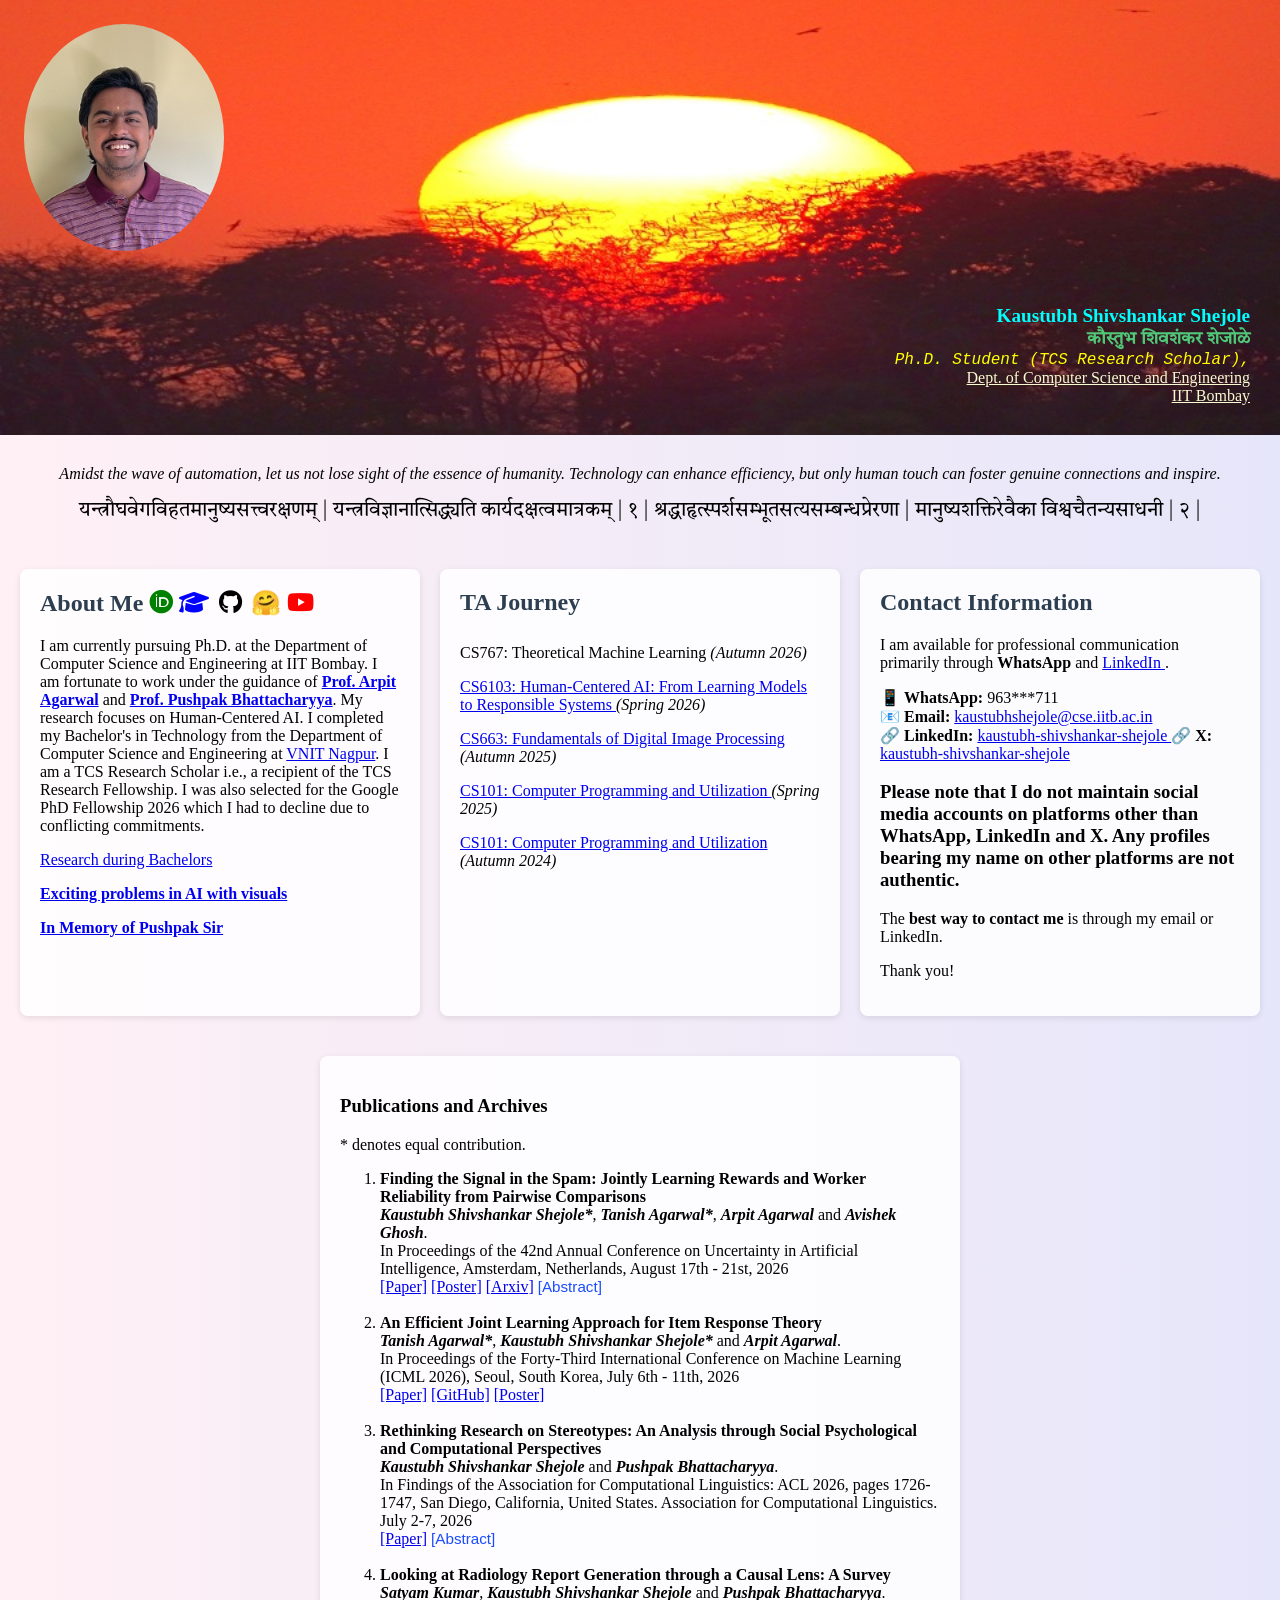
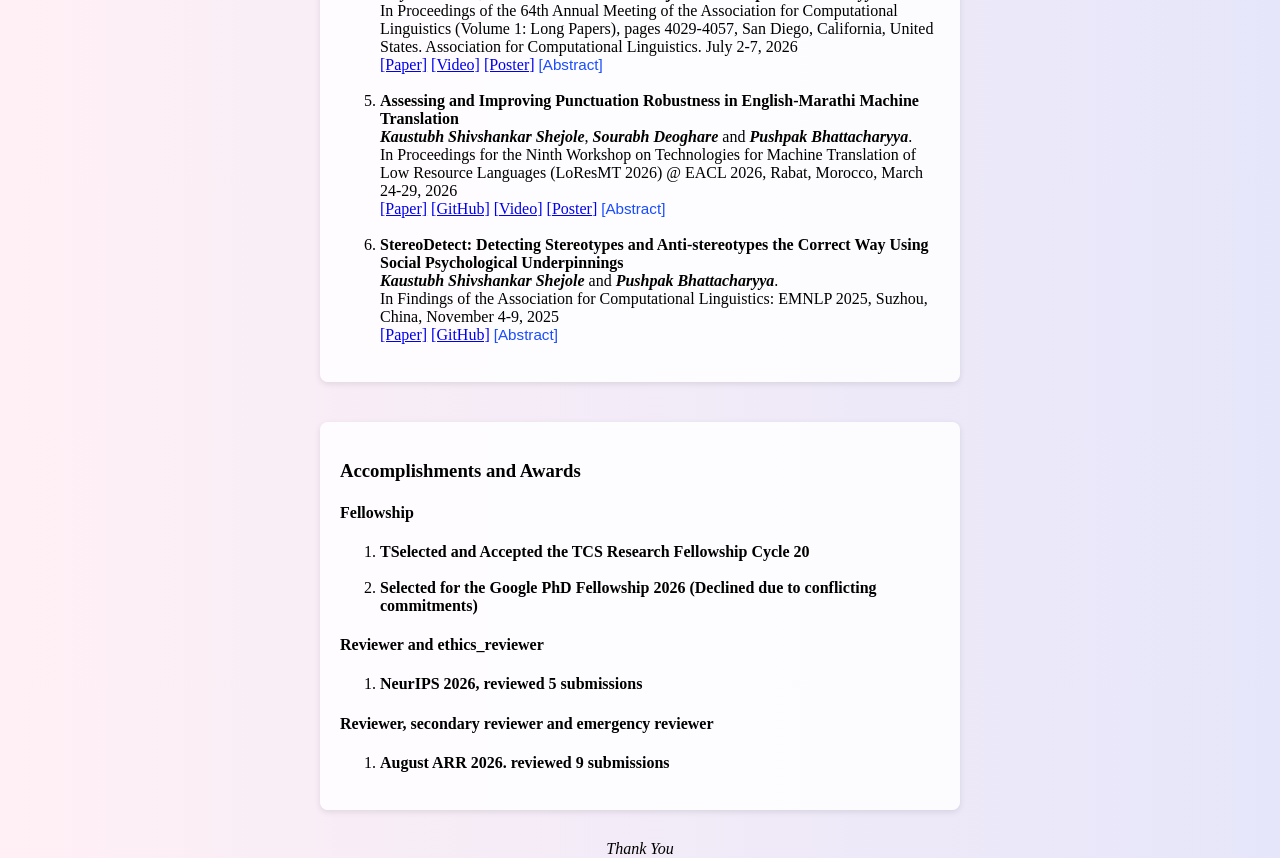
==== index.html @ c495f684 "added TCS fellowship information" ====
<html>

<head>

    <link href="https://fonts.googleapis.com/css2?family=Tiro+Devanagari+Sanskrit&display=swap" rel="stylesheet">
    <link rel="stylesheet" href="styles/main.css">
    <link rel="stylesheet" href="https://cdnjs.cloudflare.com/ajax/libs/font-awesome/6.5.0/css/all.min.css">

    <meta http-equiv="content-type" content="text/html; charset=UTF-8">

</head>

<body>

    <div class="container" id="start_intro">
        <div class="profile-image">
            <img src="images/Kaustubh_Photo.jpg" alt="Kaustubh Shivshankar Shejole">
        </div>
        <div>
            <div style="margin-bottom: 30px;padding:30px;">
                <div>
                    <b style="color: aqua;font-size: larger;">Kaustubh Shivshankar Shejole</b><br>

                    <link href="https://fonts.googleapis.com/css2?family=Tiro+Devanagari+Sanskrit:wght@500&display=swap"
                        rel="stylesheet">

                    <b style="color:#50C878; font-size:18px; font-family:'Tiro Devanagari Sanskrit', serif;">
                        कौस्तुभ शिवशंकर शेजोळे
                    </b><br>

                    <i style="font-family: 'Courier New', Courier, monospace; color: yellow;">Ph.D. Student (TCS Research Scholar),</i>
                    <div class="link"><a href="http://www.cse.iitb.ac.in">Dept. of Computer Science and Engineering</a>
                    </div>
                    <div class="link"><a href="http://www.iitb.ac.in">IIT Bombay</a></div>
                </div>
            </div>
        </div>
    </div>

    <div class="container" style="margin-top: 9px;text-align: center;">
        <i>Amidst the wave of automation, let us not lose sight of the essence of humanity. Technology can enhance
            efficiency,
            but only human touch can foster genuine connections and inspire.</i>
    </div>

    <div class="container" style="margin-top: 9px;">

        <div style="font-family: 'Tiro Devanagari Sanskrit', serif; font-size: 20px; text-align: center; padding: 6px;">
            यन्त्रौघवेगविहतमानुष्यसत्त्वरक्षणम् | यन्त्रविज्ञानात्सिद्ध्यति कार्यदक्षत्वमात्रकम् | १ |
            श्रद्धाहृत्स्पर्शसम्भूतसत्यसम्बन्धप्रेरणा | मानुष्यशक्तिरेवैका विश्वचैतन्यसाधनी | २ |
        </div>
        <br>

        <div class="outer_contain">

            <div class="container1">

                <h2 class="flex items-center text-2xl font-semibold m-0 justify-between">

                    <span style="color: #2c3e50;">About Me</span>

                    <span class="flex items-center gap-6" style="margin-left:auto;">

                        <!-- ORCID -->
                        <a href="https://orcid.org/0009-0004-8072-1680"
                           style="text-decoration:none; color:green;" target="_blank" rel="noopener noreferrer">
                            <i class="fa-brands fa-orcid text-lg"></i>
                        </a>

                        <!-- Google Scholar -->
                        <a href="https://scholar.google.com/citations?user=SQfdSIUAAAAJ" style="text-decoration:none; color: blue;" target="_blank" rel="noopener noreferrer">
                            <i class="fas fa-fw fa-graduation-cap"></i>
                        </a>
                        
                        <!-- GitHub -->
                        <a href="https://github.com/KaustubhShejole" style="text-decoration:none; color: black;" target="_blank" rel="noopener noreferrer">
                            <i class="fab fa-fw fa-github" aria-hidden="true"></i>
                        </a>


                        <!-- Hugging Face -->
                        <a href="https://huggingface.co/thenlpresearcher"
                            style="text-decoration:none; color:inherit;" target="_blank" rel="noopener noreferrer">
                            🤗
                        </a>

                        <!-- YouTube -->
                        <a href="https://www.youtube.com/@KaustubhShejole"
                            style="text-decoration:none; color:red;" target="_blank" rel="noopener noreferrer">
                            <i class="fa-brands fa-youtube text-lg"></i>
                        </a>

                    </span>
                </h2>

                <p>
                    I am currently pursuing Ph.D. at the Department of Computer Science and Engineering at IIT Bombay.
                    I am fortunate to work under the guidance of
                    <a href="https://agarpit.github.io/"><b>Prof. Arpit Agarwal</b></a> and
                    <a href="https://www.cse.iitb.ac.in/~pb/"><b>Prof. Pushpak Bhattacharyya</b></a>.
                    My research focuses on Human-Centered AI.
                    I completed my Bachelor's in Technology from the Department of Computer Science and Engineering at
                    <a href="https://www.vnit.ac.in/">VNIT Nagpur</a>.
                    I am a TCS Research Scholar i.e., a recipient of the TCS Research Fellowship. I was also selected
                    for the Google PhD Fellowship 2026 which I had to decline due to conflicting commitments.
                </p>

                <p>
                    <a href="bachelors_research.html" target="_blank">Research during Bachelors</a>
                </p>

                <p>
                    <a href="ai_visuals.html"><b>Exciting problems in AI with visuals</b></a>
                </p>

                <p>
                    <a href="pushpak_sir_memoriam.html"><b>In Memory of Pushpak Sir </b></a>
                </p>



            </div>


            <div class="container1">
                <h2 style="color: #2c3e50;">TA Journey</h2>

                <table class="borderless-table">
                    <tr>
                        <td>
                            CS767: Theoretical Machine Learning
                             <i>(Autumn 2026)</i>
                        </td>
                    </tr>

                    <tr>
                        <td>
                            <a href="https://agarpit.github.io/courses/cs6103/2025/cs6103.html" target="_blank">
                                CS6103: Human-Centered AI: From Learning Models to Responsible Systems
                            </a> <i>(Spring 2026)</i>
                        </td>
                    </tr>

                    <tr>
                        <td>
                            <a href="https://www.cse.iitb.ac.in/~ajitvr/CS663_Fall2024/" target="_blank">
                                CS663: Fundamentals of Digital Image Processing
                            </a> <i>(Autumn 2025)</i>
                        </td>
                    </tr>

                    <tr>
                        <td>
                            <a href="https://www.cse.iitb.ac.in/~cs101/" target="_blank">
                                CS101: Computer Programming and Utilization
                            </a> <i>(Spring 2025)</i>
                        </td>
                    </tr>

                    <tr>
                        <td>
                            <a href="https://www.cse.iitb.ac.in/~cs101/" target="_blank">
                                CS101: Computer Programming and Utilization
                            </a> <i>(Autumn 2024)</i>
                        </td>
                    </tr>

                </table>
            </div>


            <div class="container1">

                <h2 style="color: #2c3e50;">Contact Information</h2>

                <p>
                    I am available for professional communication primarily through
                    <strong>WhatsApp</strong> and
                    <a href="https://www.linkedin.com/in/kaustubh-shivshankar-shejole-659a7432b/" target="_blank">
                        LinkedIn
                    </a>.
                </p>

                <p>
                    📱 <strong>WhatsApp:</strong> 963***711 <br>
                    📧 <strong>Email:</strong> <a href="mailto:kaustubhshejole@cse.iitb.ac.in">kaustubhshejole@cse.iitb.ac.in</a> <br>
                    🔗 <strong>LinkedIn:</strong>
                    <a href="https://www.linkedin.com/in/kaustubh-shivshankar-shejole-659a7432b/" target="_blank">
                        kaustubh-shivshankar-shejole
                    </a>
                    🔗 <strong>X:</strong>
                    <a href="https://x.com/kaustubhshejole" target="_blank">
                        kaustubh-shivshankar-shejole
                    </a>
                </p>

                <h3>
                    Please note that I do not maintain social media accounts on platforms other than WhatsApp, LinkedIn and X. Any profiles bearing my name on other platforms are not authentic.
                </h3>

                <p>
                    The <strong>best way to contact me</strong> is through my email or LinkedIn.
                </p>

                <p>Thank you!</p>

            </div>

        </div>


        <div class="outer_contain">

            <div class="container1" style="text-align: left;">

                <h3>Publications and Archives</h3>
                <p>* denotes equal contribution.</p>

                <ol id="publication-list"></ol>

            </div>

        </div>

        <div class="outer_contain">
            <div class="container1" style="text-align: left;">
                <h3>Accomplishments and Awards</h3>
                <div id="accomplishments-list"></div>
            </div>
        </div>

        <!-- <div style="margin-top: 20px; text-align: center;">
            <iframe src="https://www.google.com/maps/d/u/0/embed?mid=1ccMSWzJD-LjeeZ-B4XoTCVHN5iqMVns&ehbc=2E312F" width="640" height="480"></iframe>
        </div> -->
        
        <div class="container" style="margin-top: 10px;text-align: center;">
            <i>Thank You</i>
        </div>

        <script src="scripts/main.js"></script>

</body>

</html>
---- styles/main.css ----
.shloka-container {
    font-family: 'Tiro Devanagari Sanskrit', serif;
    font-size: 20px;
    color: #2c3e50;
    text-align: center;
    padding: 20px;
    white-space: nowrap;
    overflow-x: auto;
    border-bottom: 1px solid #e0e0e0;
    letter-spacing: 0.5px;
}

.separator {
    color: #b33939;
    margin: 0 15px;
    font-weight: bold;
}

body {
    margin: 0;
    padding: 0;
    background: linear-gradient(to right, lavenderblush ,lavender);
}

#start_intro {
    text-align: right;
    background-image: url('../images/Risingsun.jpg');
    background-size:cover;
    background-position: center;
    background-repeat: no-repeat;
}

.profile-image{
    text-align: left;
    padding:24px;
}

.profile-image img {
    width:200px;
    height: auto;
    border: 6px;
    border-radius: 50%;
}

.profile-info {
    margin-top: 20px;
    font-family: fantasy;
}

.profile-info b {
    font-family: cursive;
    font-size: large;
    color:palegoldenrod;
}

.profile-info i {
    display: block;
    margin-top: 10px;
}

.profile-info a {
    color: palegoldenrod;
    text-decoration: none;
}

.profile-info a:hover {
    text-decoration: underline;
}

#current_status {
    display: flex;
    flex-direction: column;
    width: 80%;
    justify-content: center;
    align-items: center;
    padding: 20px;
    background: rgba(255, 255, 255, 0.8);
    text-align: center;
    box-shadow: 1px 2px 4px gray;
    border-radius: 6px;
}

#previous_btech {
    padding: 30px;
    align-items: center;
}

.link a{
    color:lightgoldenrodyellow;
    font-weight: 500;
    text-decoration: underline;
}

.outer_contain1{
    display: flex;
    align-items: center;
    justify-content: center;
    flex-direction: column;
    margin: 6px;
    padding:6px;
}

@media (max-width: 900px) {
.outer_contain {
    flex-direction: column;
}

.profile-image img {
    width:150px;
    height: auto;
    border: 2px;
    border-radius: 50%;
}

.profile-image{
    padding: 6px;
}
}

#details{
    margin: 15px;
}

.outer_contain {
  display: flex;
  justify-content: center;
  flex-wrap: wrap;
  gap: 20px;
  padding: 20px;
}

.container1 {
  flex: 1;
  min-width: 300px;
  max-width: 600px;
  background: rgba(255, 255, 255, 0.85);
  padding: 20px;
  border-radius: 8px;
  box-shadow: 0 2px 6px rgba(0, 0, 0, 0.1);
}

.container1 h2 {
  margin-top: 0;
  /* color: #2c3e50; */
}

.borderless-table {
  border-collapse: collapse;
  width: 100%;
  align-self: center;
}

.borderless-table td {
  padding: 8px 0;
  border: none;
}

.authors {
  font-style: italic;
  font-weight: 600;
}

.abstract {
  display: none;
  margin-top: 8px;
  margin-left: 16px;
  font-size: 0.95em;
  line-height: 1.4;
}

.abstract-btn {
  cursor: pointer;
  color: #1a4cff;
  background: none;
  border: none;
  padding: 0;
  font-size: 0.95em;
}

li {
  margin-bottom: 18px;
}
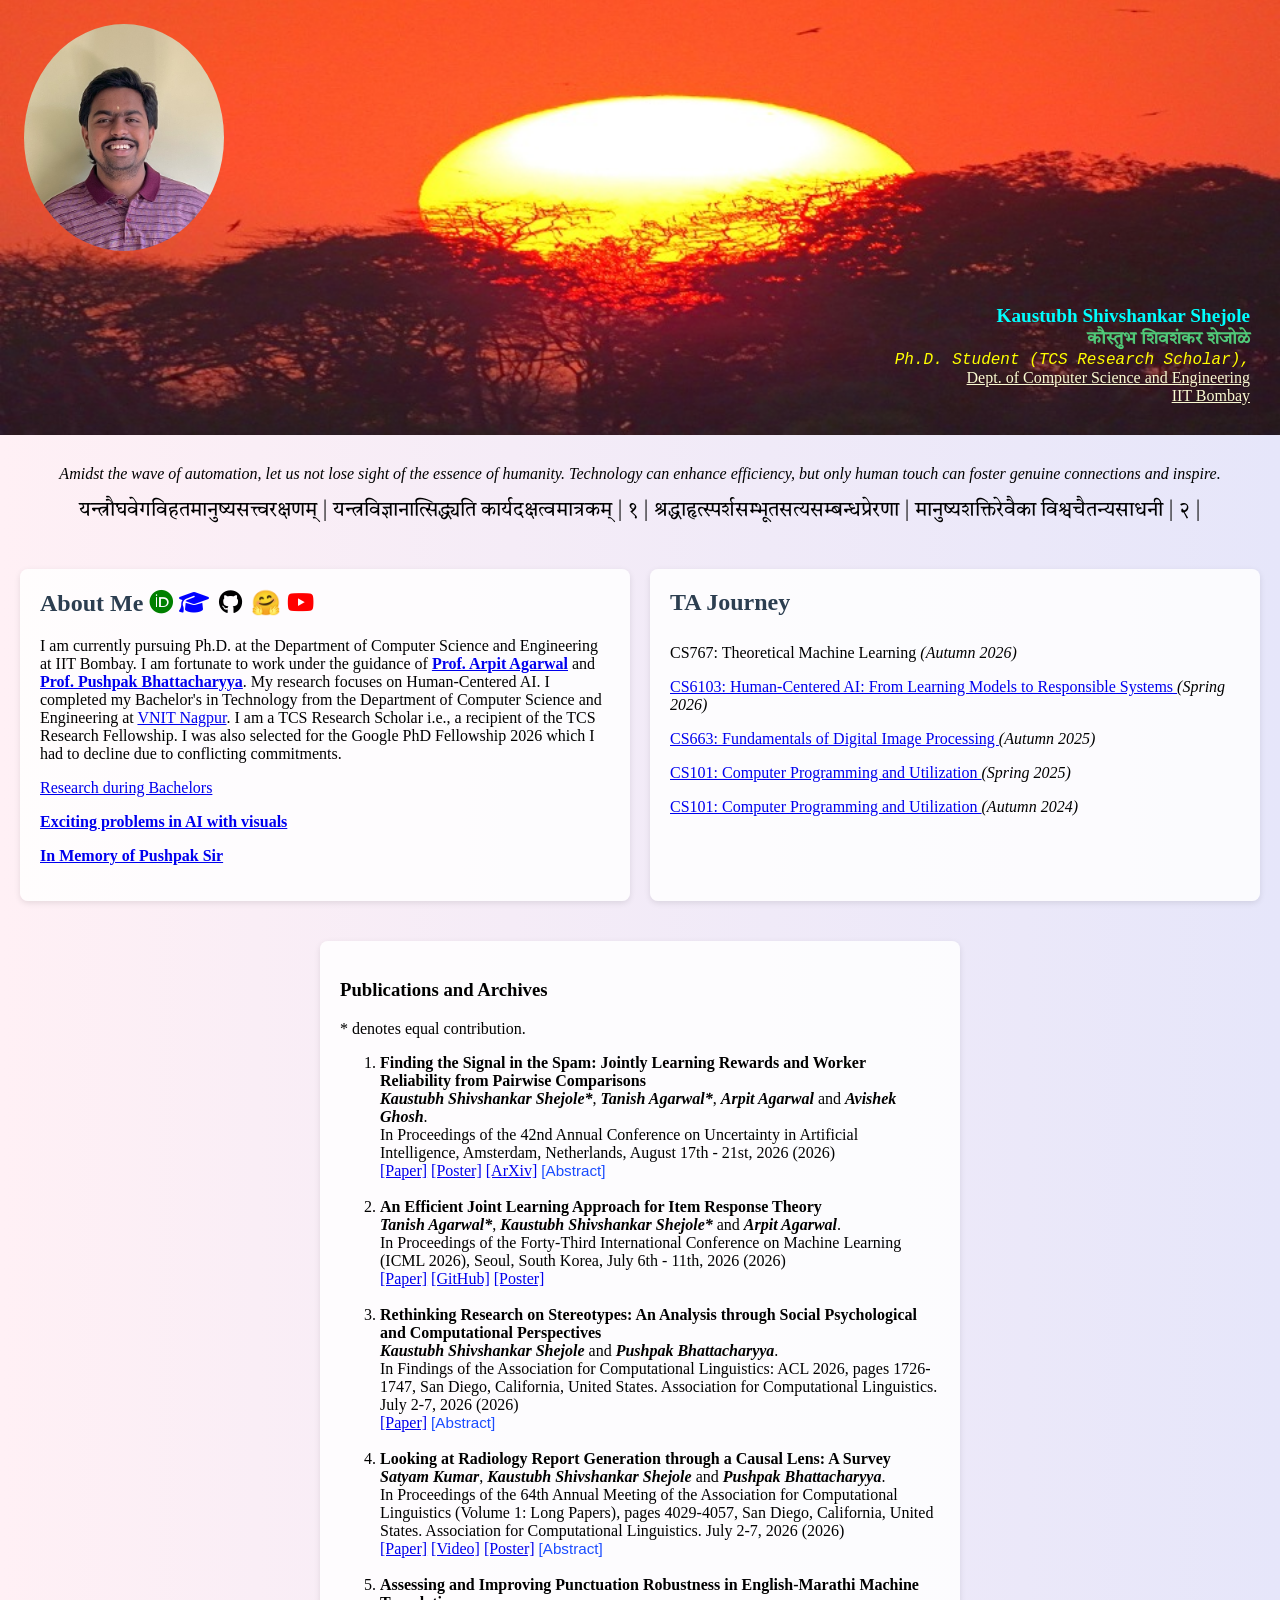
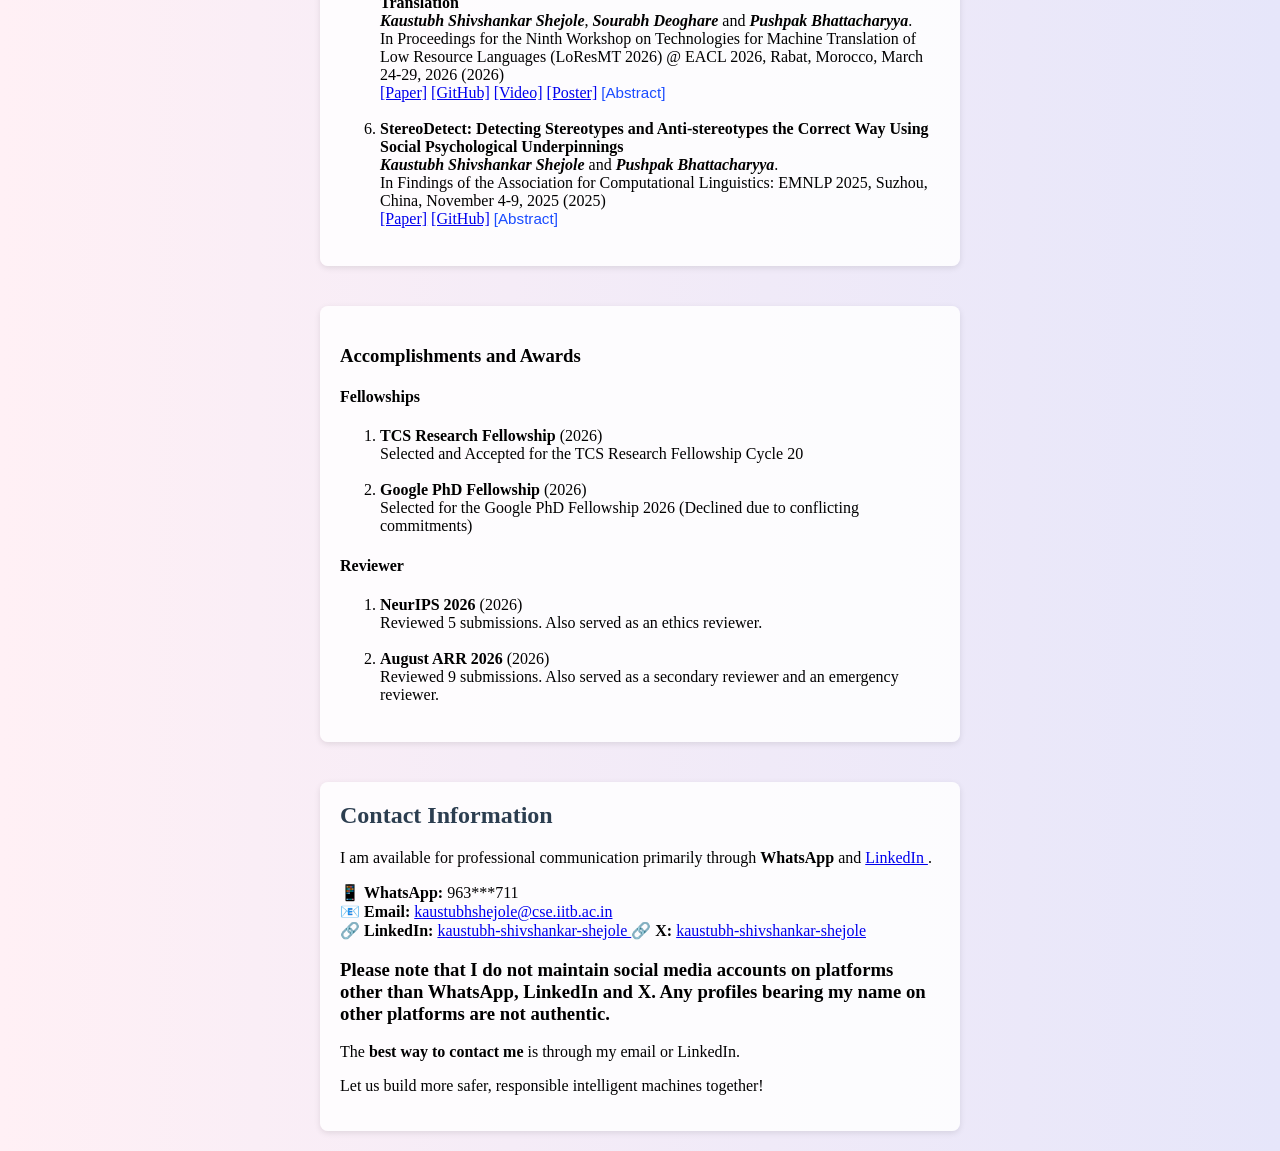
==== commit 2107070b: "added TCS fellowship information" ====
--- a/index.html
+++ b/index.html
@@ -167,45 +167,6 @@
 
                 </table>
             </div>
-
-
-            <div class="container1">
-
-                <h2 style="color: #2c3e50;">Contact Information</h2>
-
-                <p>
-                    I am available for professional communication primarily through
-                    <strong>WhatsApp</strong> and
-                    <a href="https://www.linkedin.com/in/kaustubh-shivshankar-shejole-659a7432b/" target="_blank">
-                        LinkedIn
-                    </a>.
-                </p>
-
-                <p>
-                    📱 <strong>WhatsApp:</strong> 963***711 <br>
-                    📧 <strong>Email:</strong> <a href="mailto:kaustubhshejole@cse.iitb.ac.in">kaustubhshejole@cse.iitb.ac.in</a> <br>
-                    🔗 <strong>LinkedIn:</strong>
-                    <a href="https://www.linkedin.com/in/kaustubh-shivshankar-shejole-659a7432b/" target="_blank">
-                        kaustubh-shivshankar-shejole
-                    </a>
-                    🔗 <strong>X:</strong>
-                    <a href="https://x.com/kaustubhshejole" target="_blank">
-                        kaustubh-shivshankar-shejole
-                    </a>
-                </p>
-
-                <h3>
-                    Please note that I do not maintain social media accounts on platforms other than WhatsApp, LinkedIn and X. Any profiles bearing my name on other platforms are not authentic.
-                </h3>
-
-                <p>
-                    The <strong>best way to contact me</strong> is through my email or LinkedIn.
-                </p>
-
-                <p>Thank you!</p>
-
-            </div>
-
         </div>
 
 
@@ -233,12 +194,50 @@
             <iframe src="https://www.google.com/maps/d/u/0/embed?mid=1ccMSWzJD-LjeeZ-B4XoTCVHN5iqMVns&ehbc=2E312F" width="640" height="480"></iframe>
         </div> -->
         
-        <div class="container" style="margin-top: 10px;text-align: center;">
-            <i>Thank You</i>
+
+        <div class="outer_contain">
+            <div class="container1">
+
+                    <h2 style="color: #2c3e50;">Contact Information</h2>
+
+                    <p>
+                        I am available for professional communication primarily through
+                        <strong>WhatsApp</strong> and
+                        <a href="https://www.linkedin.com/in/kaustubh-shivshankar-shejole-659a7432b/" target="_blank">
+                            LinkedIn
+                        </a>.
+                    </p>
+
+                    <p>
+                        📱 <strong>WhatsApp:</strong> 963***711 <br>
+                        📧 <strong>Email:</strong> <a href="mailto:kaustubhshejole@cse.iitb.ac.in">kaustubhshejole@cse.iitb.ac.in</a> <br>
+                        🔗 <strong>LinkedIn:</strong>
+                        <a href="https://www.linkedin.com/in/kaustubh-shivshankar-shejole-659a7432b/" target="_blank">
+                            kaustubh-shivshankar-shejole
+                        </a>
+                        🔗 <strong>X:</strong>
+                        <a href="https://x.com/kaustubhshejole" target="_blank">
+                            kaustubh-shivshankar-shejole
+                        </a>
+                    </p>
+
+                    <h3>
+                        Please note that I do not maintain social media accounts on platforms other than WhatsApp, LinkedIn and X. Any profiles bearing my name on other platforms are not authentic.
+                    </h3>
+
+                    <p>
+                        The <strong>best way to contact me</strong> is through my email or LinkedIn.
+                    </p>
+
+                    <p>Let us build more safer, responsible intelligent machines together!</p>
+
+                </div>
         </div>
 
         <script src="scripts/main.js"></script>
 
+
+
 </body>
 
 </html>
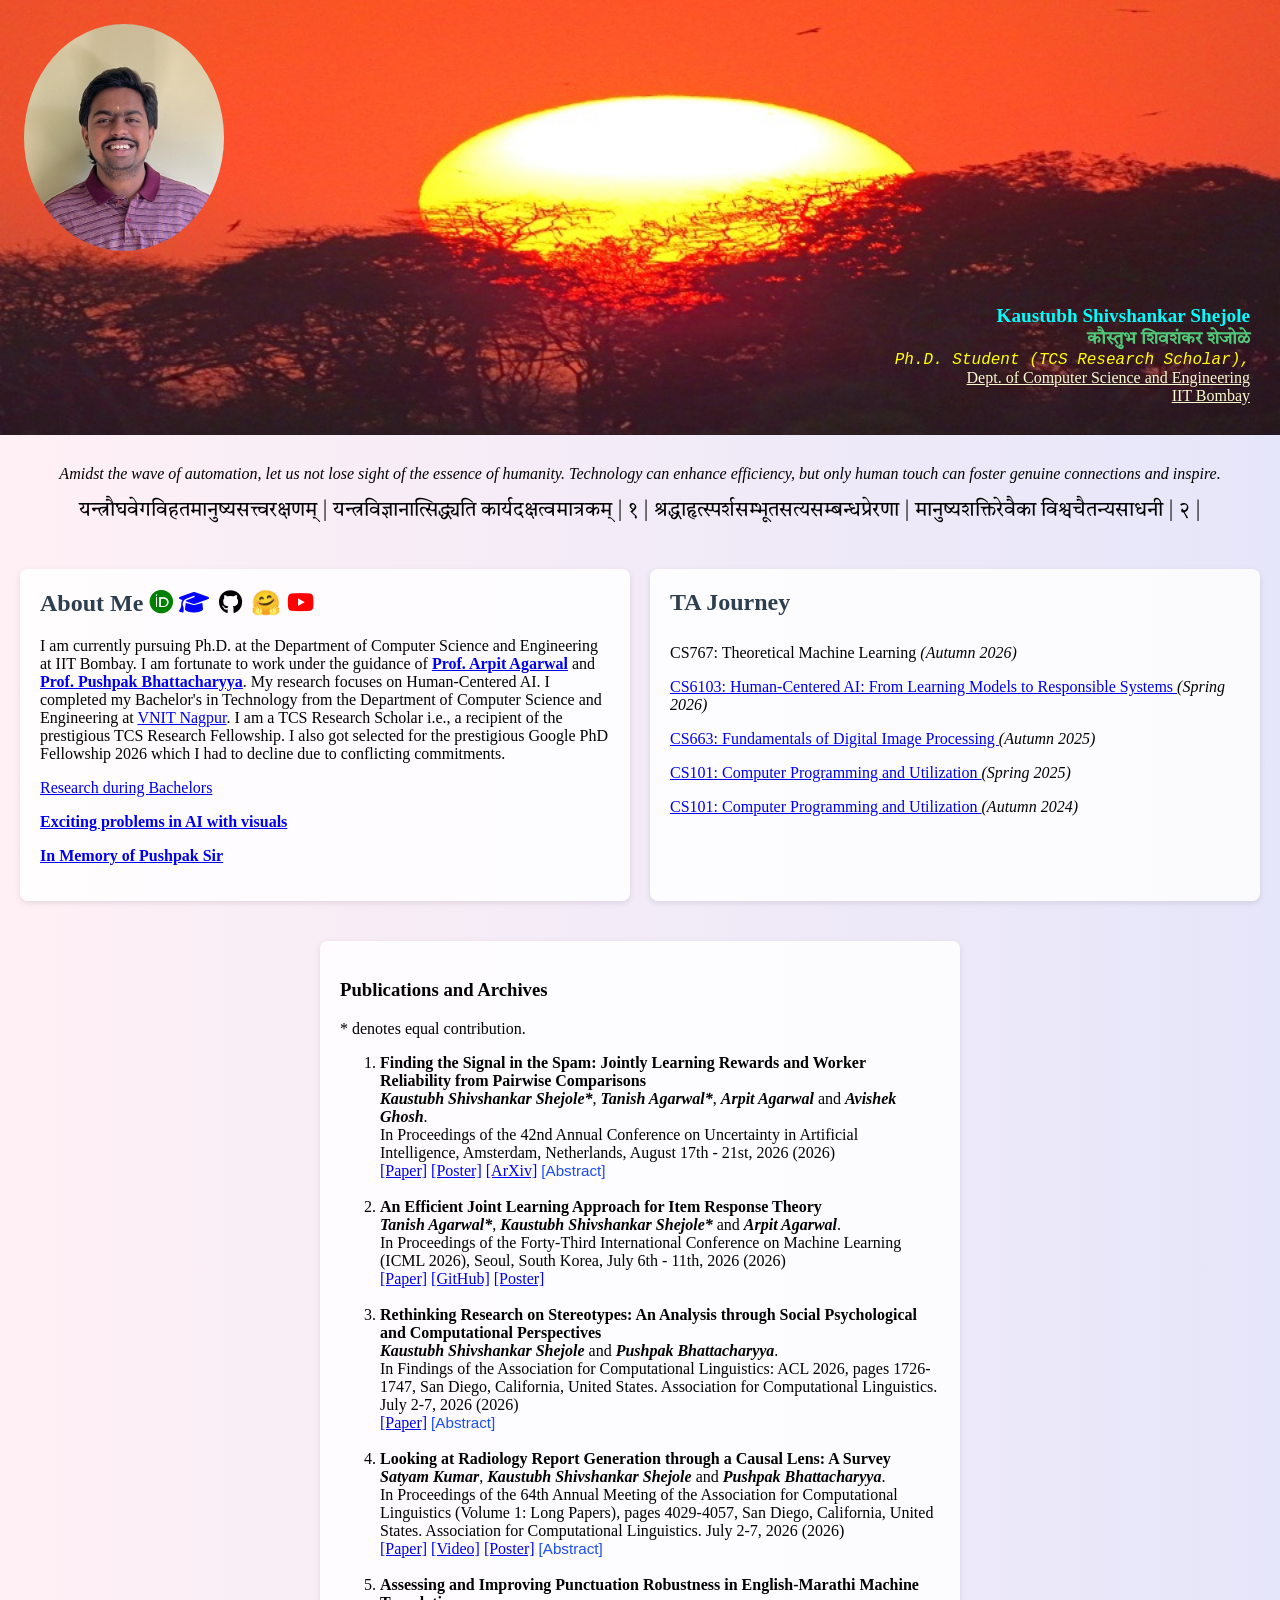
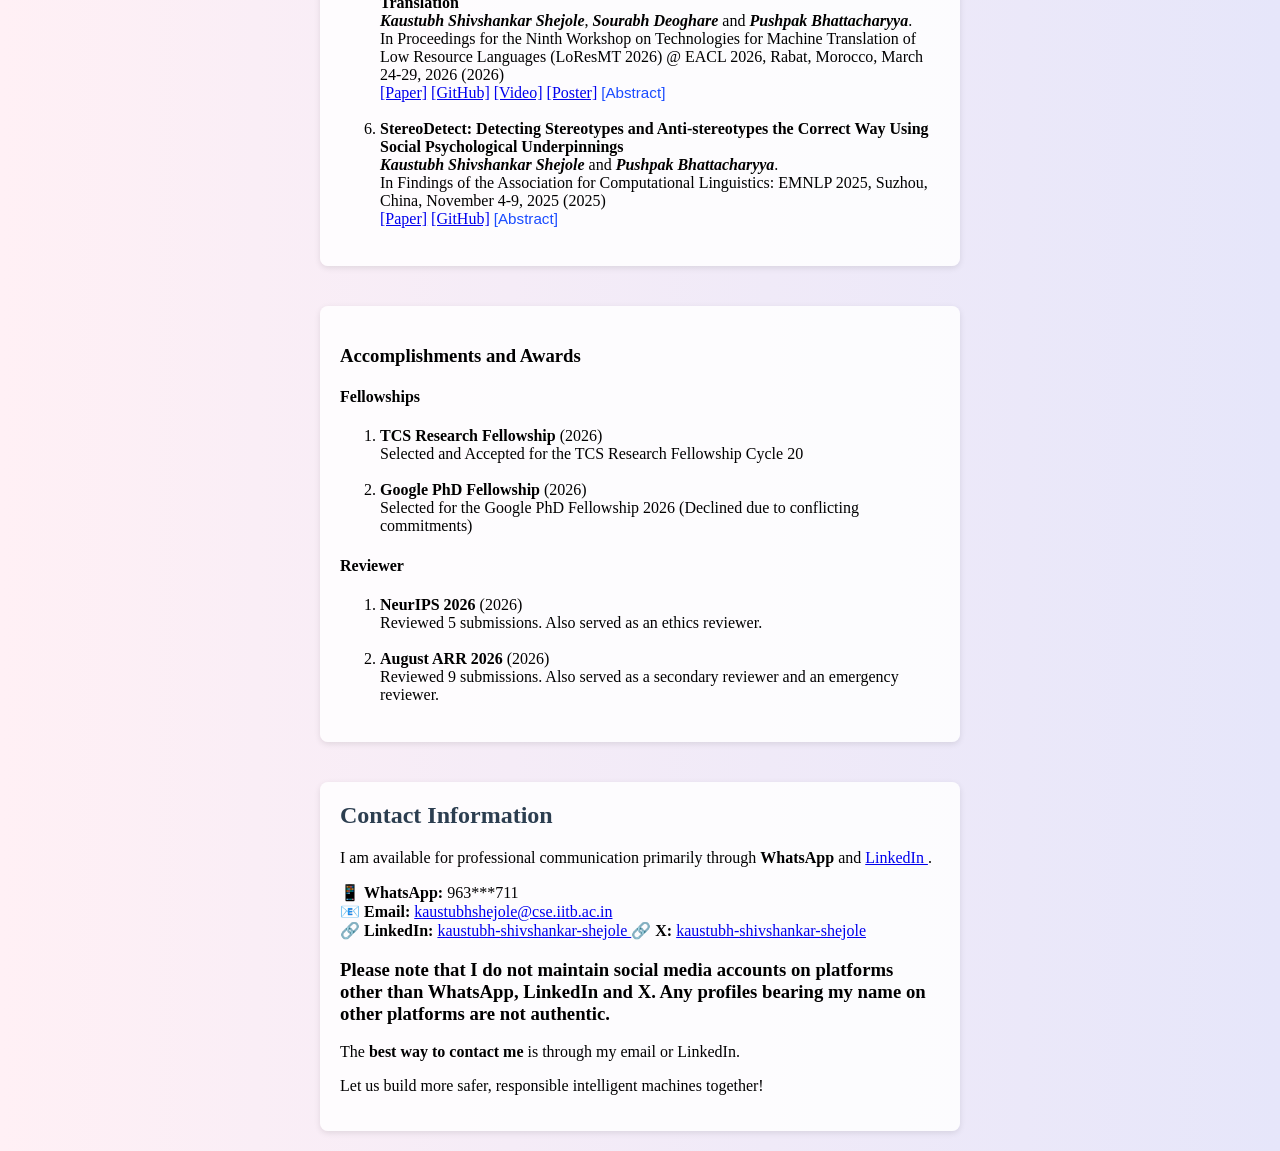
==== commit 1f37b794: "added TCS fellowship information" ====
--- a/index.html
+++ b/index.html
@@ -101,8 +101,8 @@
                     My research focuses on Human-Centered AI.
                     I completed my Bachelor's in Technology from the Department of Computer Science and Engineering at
                     <a href="https://www.vnit.ac.in/">VNIT Nagpur</a>.
-                    I am a TCS Research Scholar i.e., a recipient of the TCS Research Fellowship. I was also selected
-                    for the Google PhD Fellowship 2026 which I had to decline due to conflicting commitments.
+                    I am a TCS Research Scholar i.e., a recipient of the prestigious TCS Research Fellowship. I also got selected
+                    for the prestigious Google PhD Fellowship 2026 which I had to decline due to conflicting commitments.
                 </p>
 
                 <p>
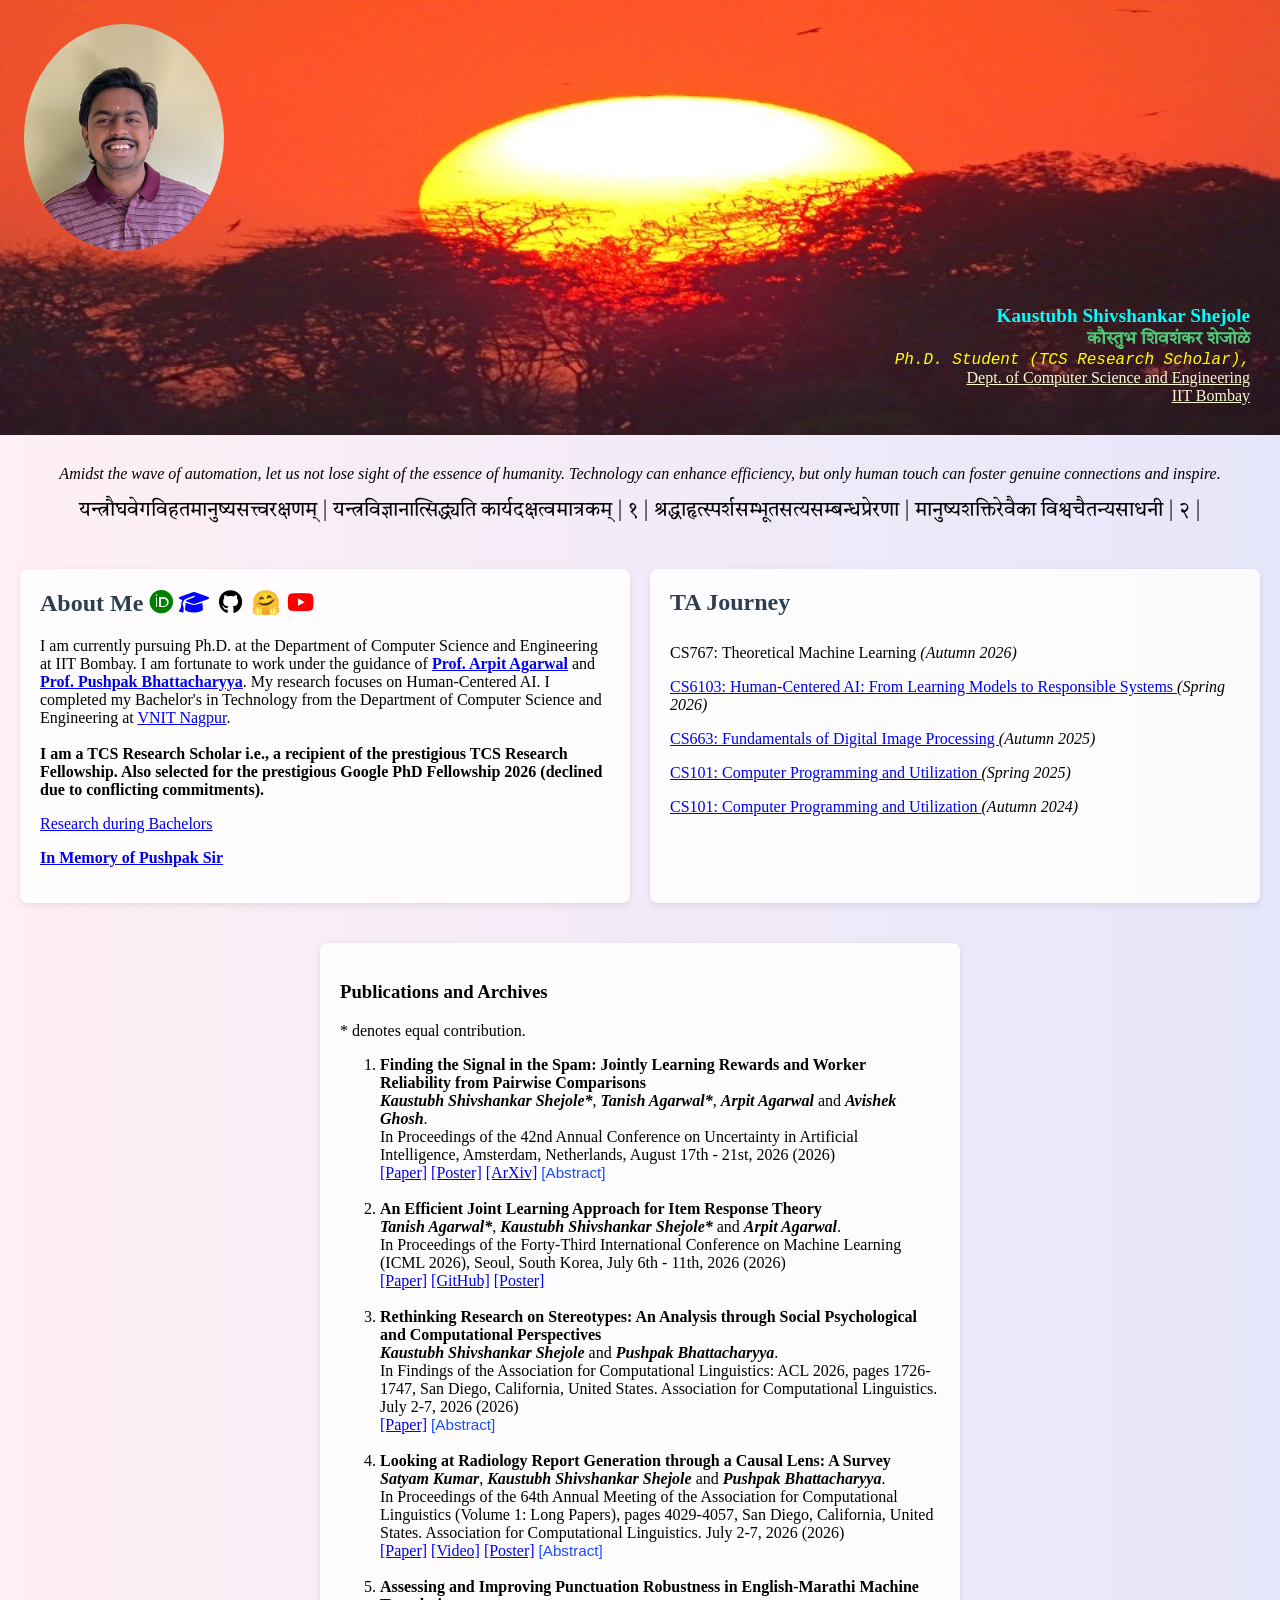
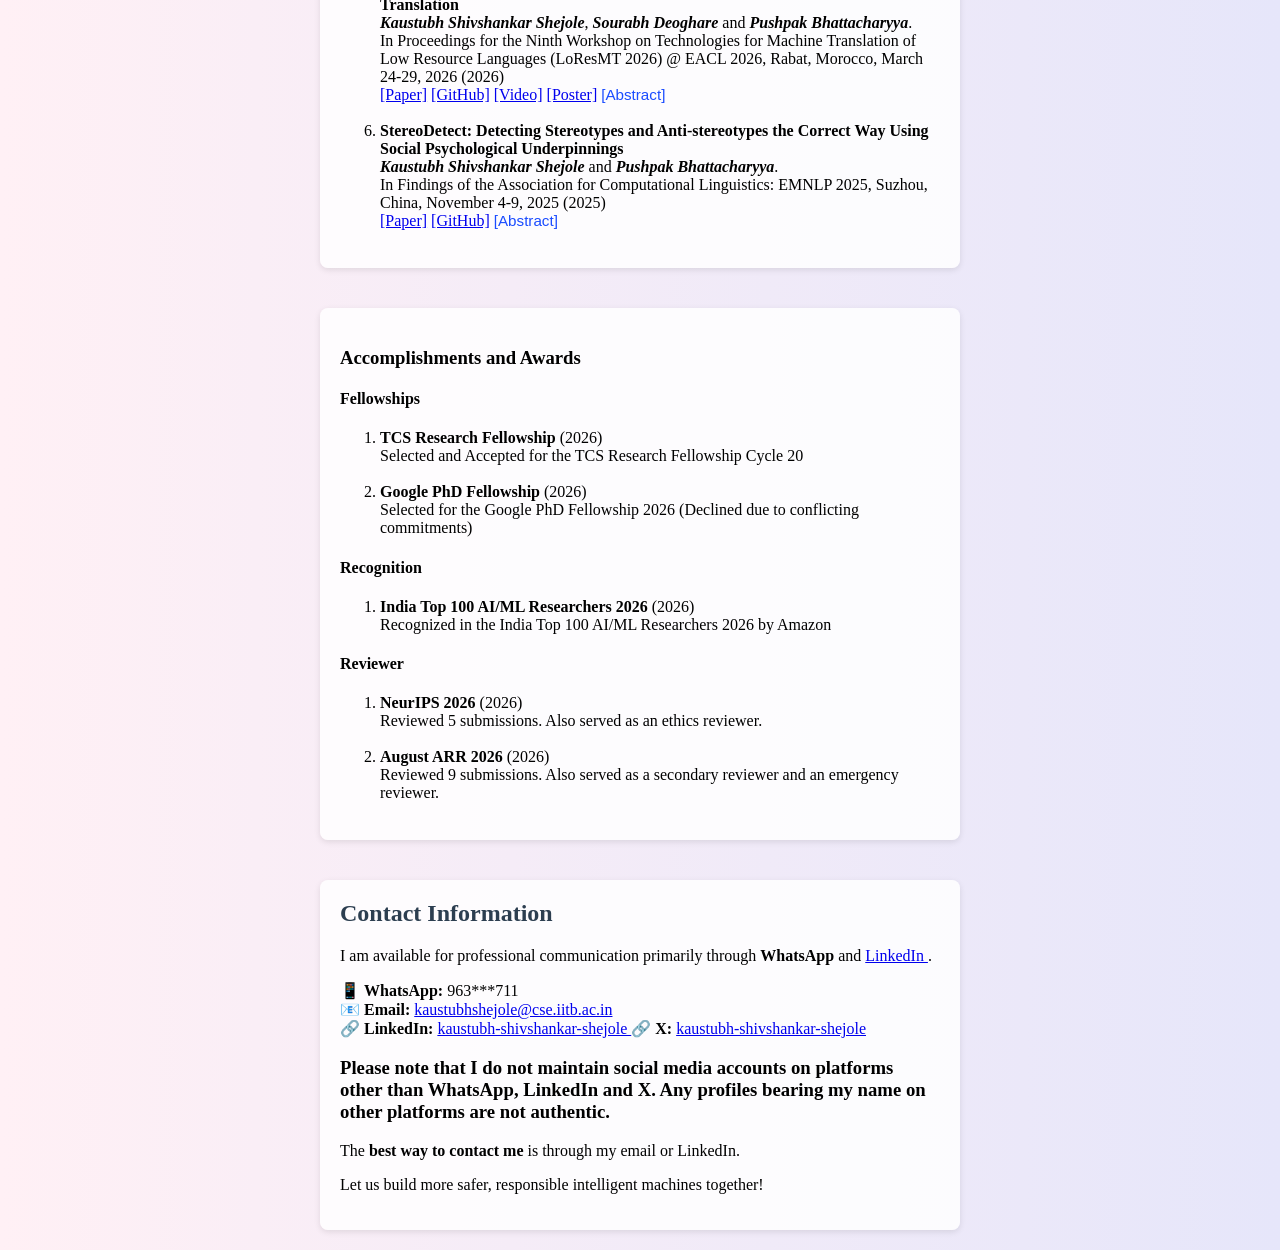
==== commit bd617f53: "added TCS fellowship information" ====
--- a/index.html
+++ b/index.html
@@ -101,17 +101,21 @@
                     My research focuses on Human-Centered AI.
                     I completed my Bachelor's in Technology from the Department of Computer Science and Engineering at
                     <a href="https://www.vnit.ac.in/">VNIT Nagpur</a>.
-                    I am a TCS Research Scholar i.e., a recipient of the prestigious TCS Research Fellowship. I also got selected
-                    for the prestigious Google PhD Fellowship 2026 which I had to decline due to conflicting commitments.
+                    
+                    <br>
+                    <br>
+
+                    <b>I am a TCS Research Scholar i.e., a recipient of the prestigious TCS Research Fellowship. Also selected
+                    for the prestigious Google PhD Fellowship 2026 (declined due to conflicting commitments).</b>
                 </p>
 
                 <p>
                     <a href="bachelors_research.html" target="_blank">Research during Bachelors</a>
                 </p>
 
-                <p>
+                <!-- <p>
                     <a href="ai_visuals.html"><b>Exciting problems in AI with visuals</b></a>
-                </p>
+                </p> -->
 
                 <p>
                     <a href="pushpak_sir_memoriam.html"><b>In Memory of Pushpak Sir </b></a>
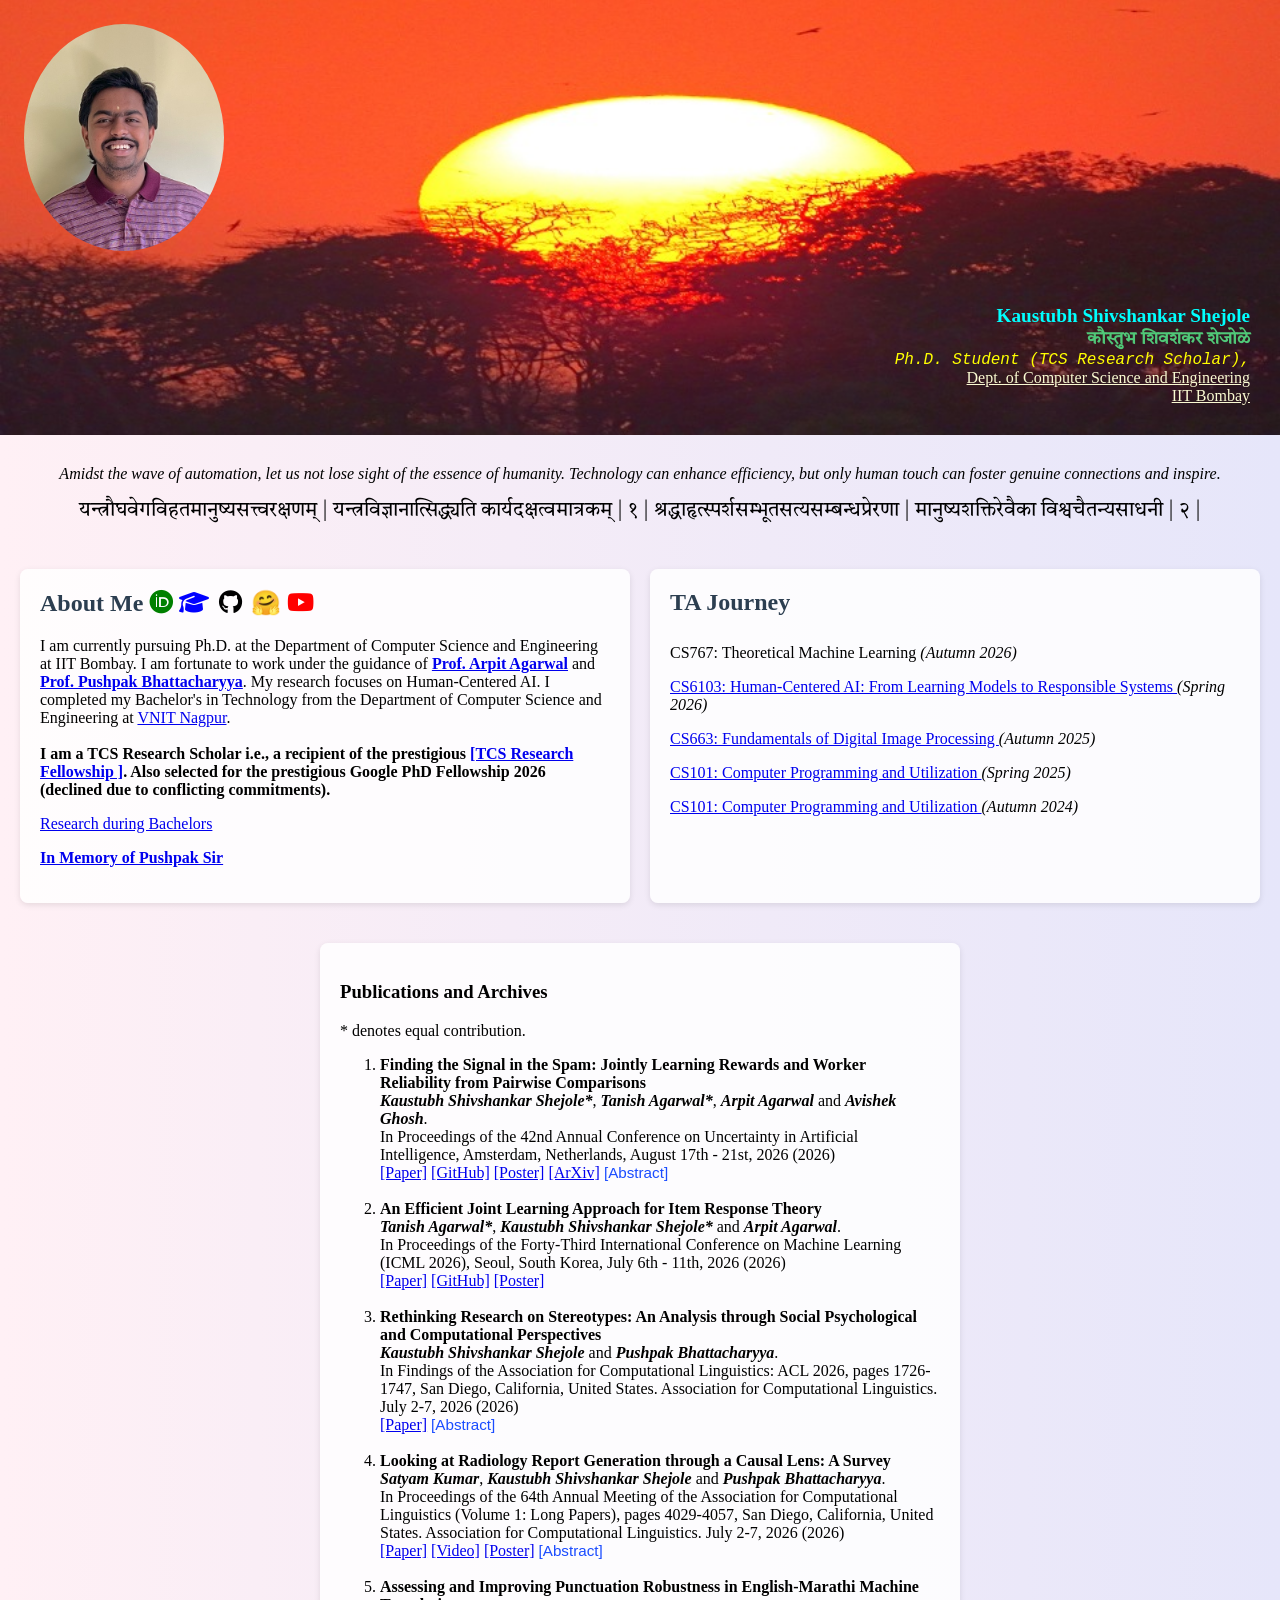
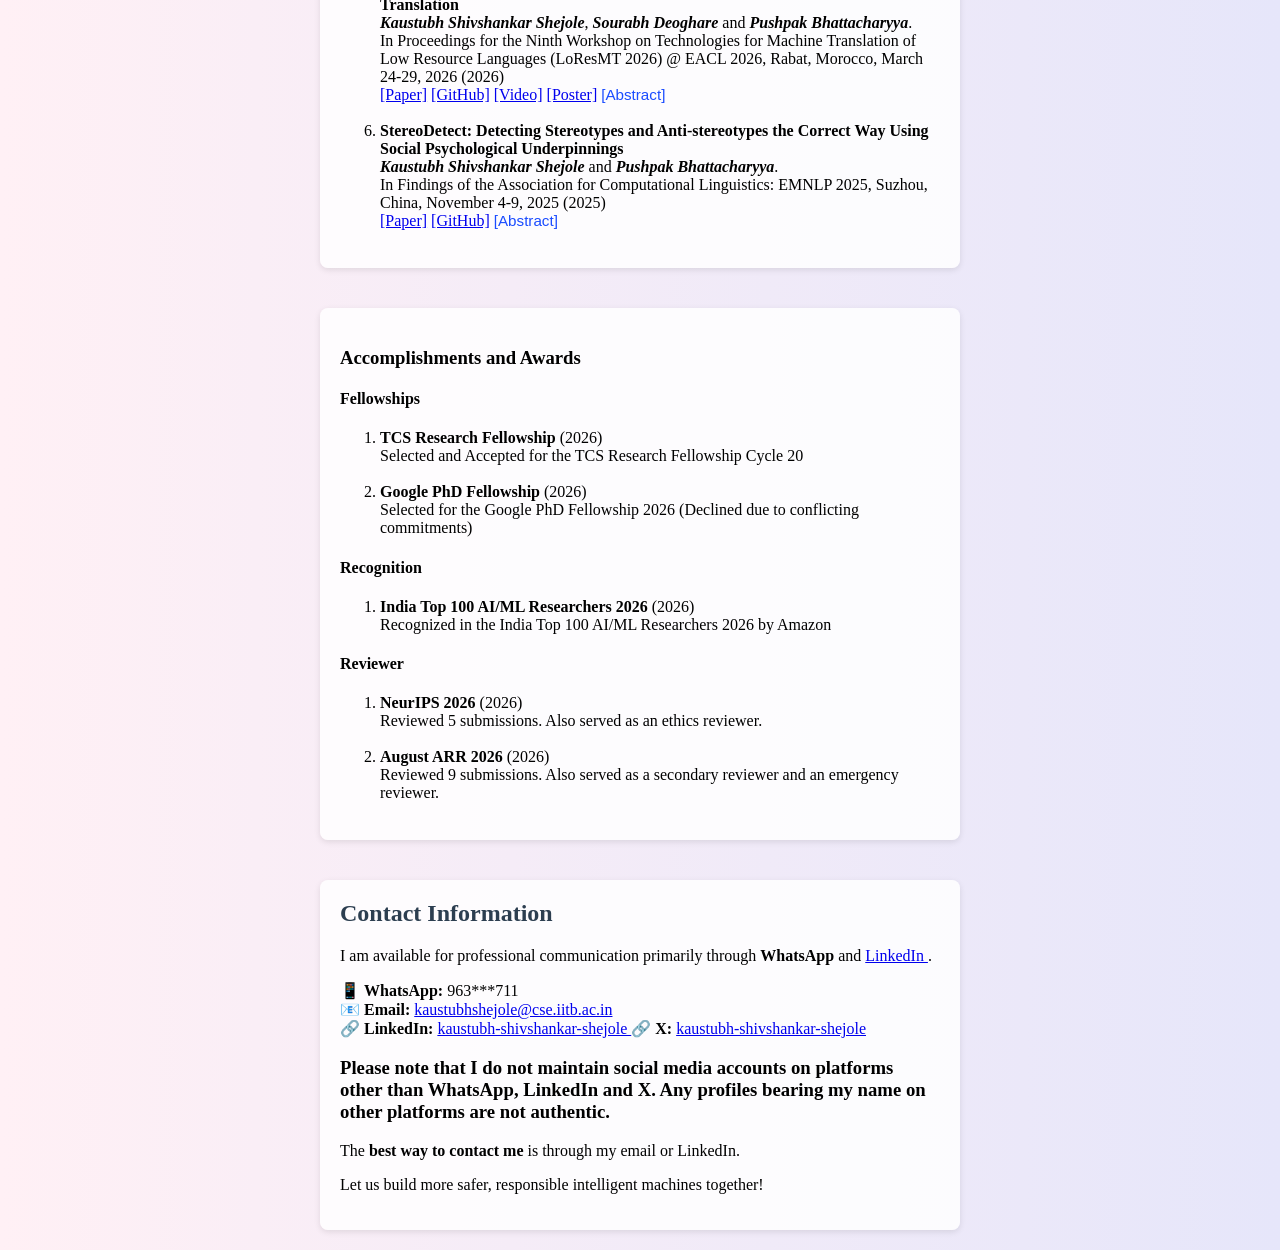
==== commit 7fe0030a: "corrected urls" ====
--- a/index.html
+++ b/index.html
@@ -105,8 +105,10 @@
                     <br>
                     <br>
 
-                    <b>I am a TCS Research Scholar i.e., a recipient of the prestigious TCS Research Fellowship. Also selected
+                    <b>I am a TCS Research Scholar i.e., a recipient of the prestigious <a href= "https://www.linkedin.com/posts/department-of-computer-science-and-engineering-at-iit-bombay_iitbombay-cseiitb-researchexcellence-activity-7514215591197519873-3229" target="_blank">[TCS Research Fellowship ]</a>. Also selected
                     for the prestigious Google PhD Fellowship 2026 (declined due to conflicting commitments).</b>
+                
+                    <!-- <a href="achievements.html" target="_blank">[Achievements]</a> -->
                 </p>
 
                 <p>
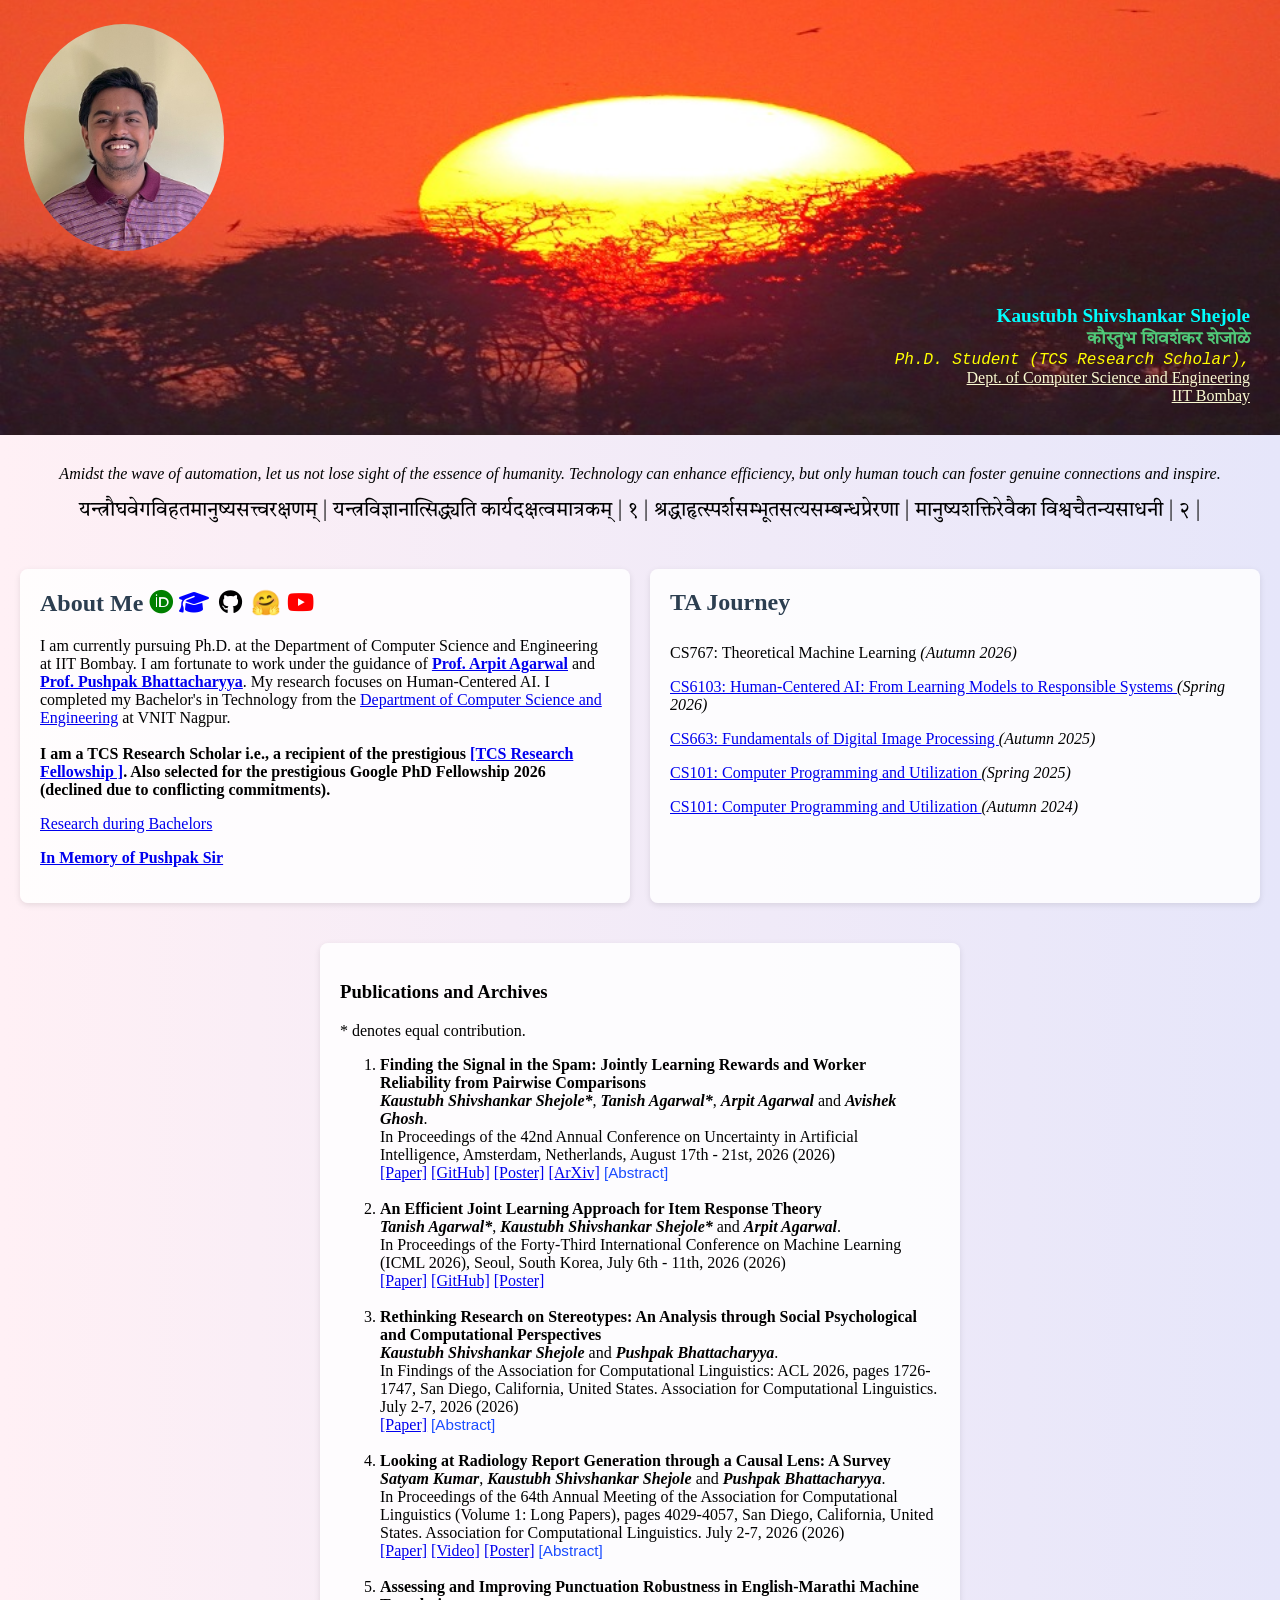
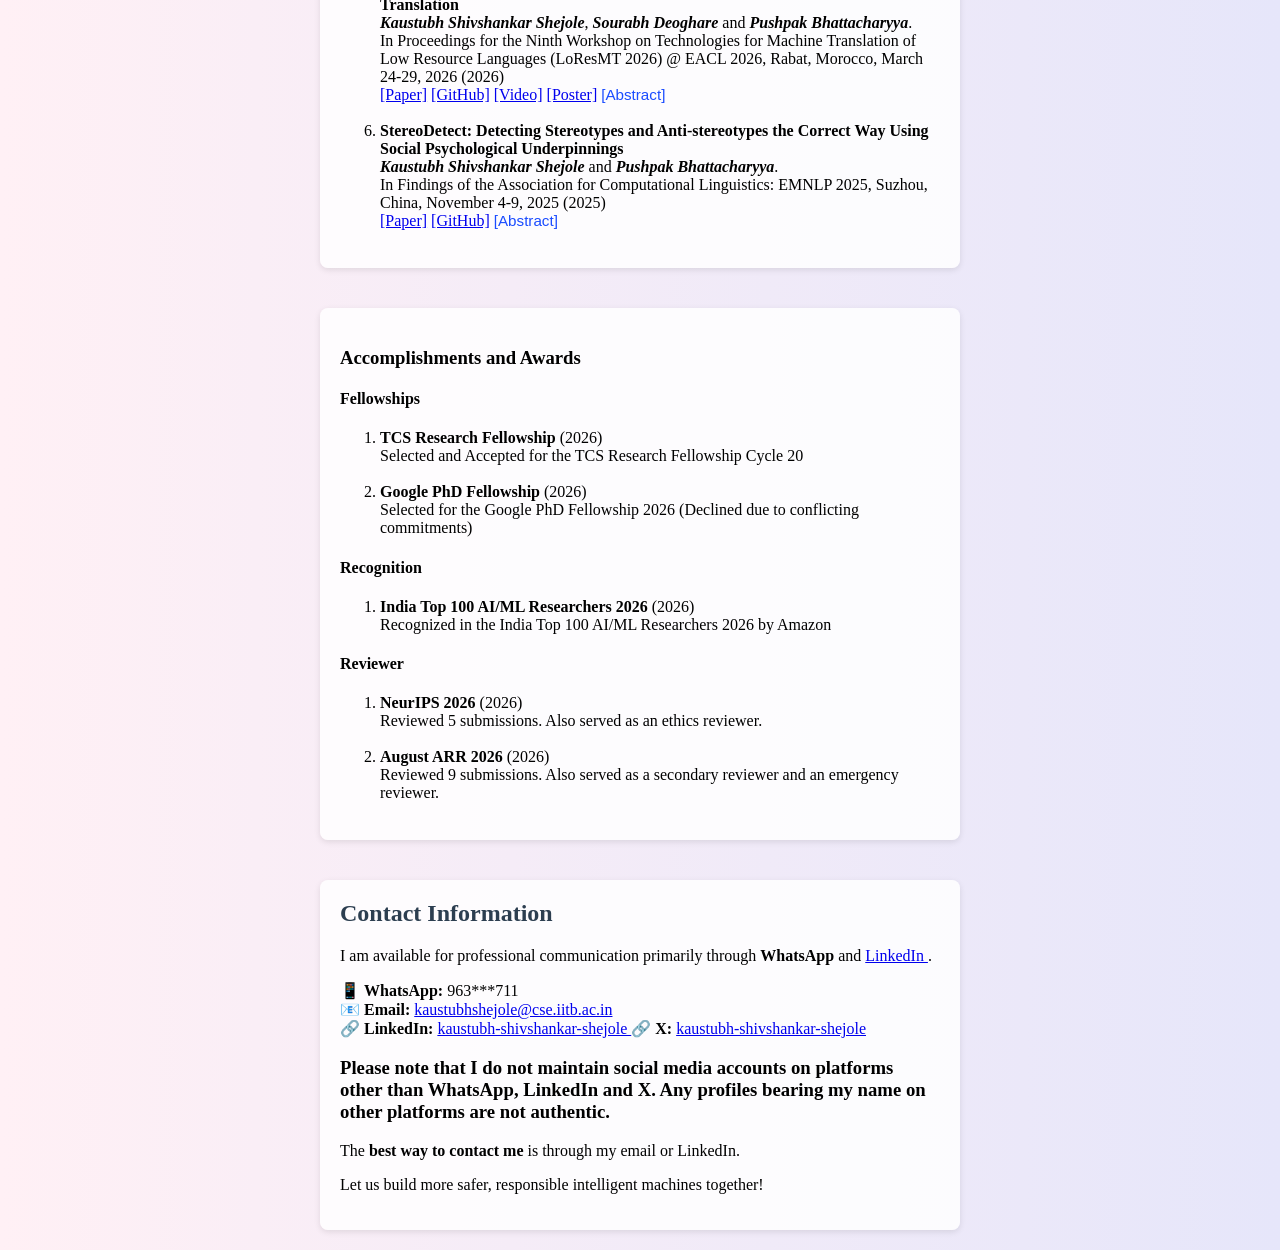
==== commit b25f754d: "corrected urls" ====
--- a/index.html
+++ b/index.html
@@ -99,8 +99,8 @@
                     <a href="https://agarpit.github.io/"><b>Prof. Arpit Agarwal</b></a> and
                     <a href="https://www.cse.iitb.ac.in/~pb/"><b>Prof. Pushpak Bhattacharyya</b></a>.
                     My research focuses on Human-Centered AI.
-                    I completed my Bachelor's in Technology from the Department of Computer Science and Engineering at
-                    <a href="https://www.vnit.ac.in/">VNIT Nagpur</a>.
+                    I completed my Bachelor's in Technology from the <a href="https://vnit.ac.in/engineering/cse/">Department of Computer Science and Engineering</a> at
+                    <a href="https://www.vnit.ac.in/"></a>VNIT Nagpur</a>.
                     
                     <br>
                     <br>
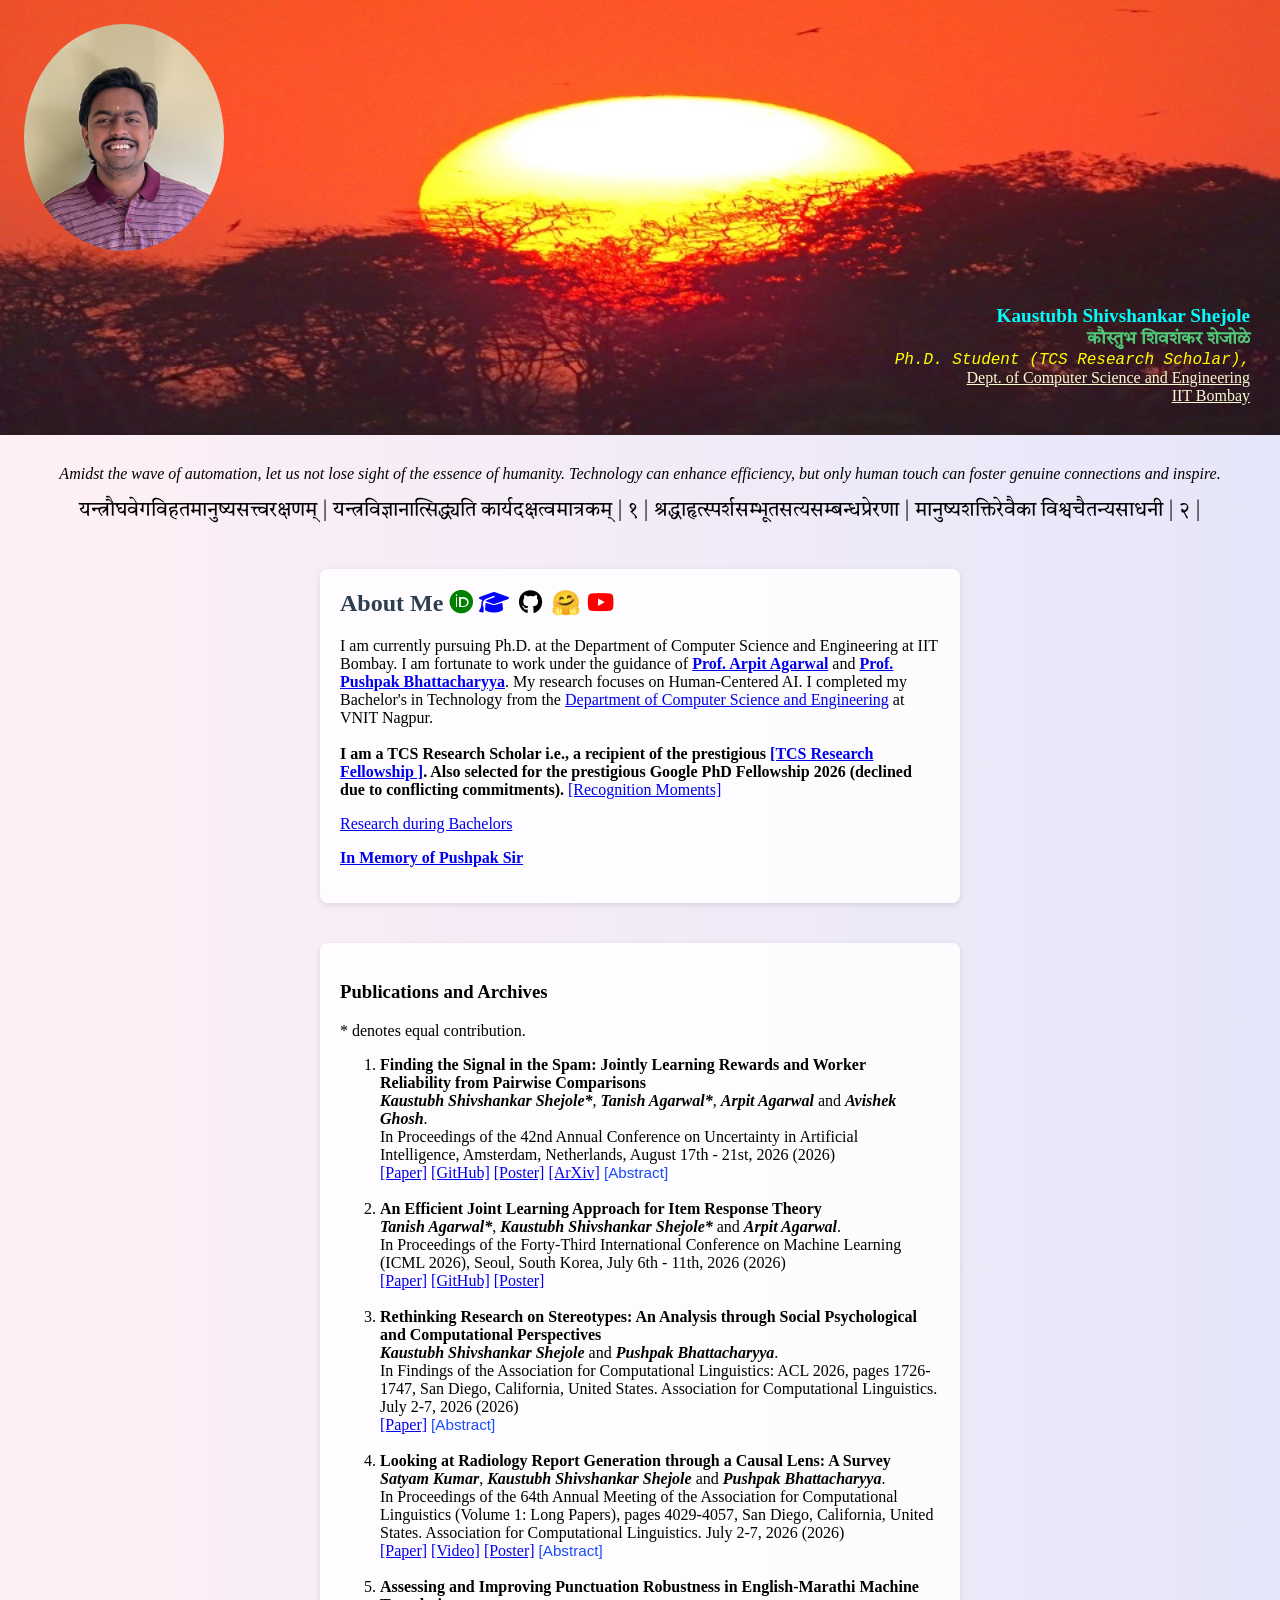
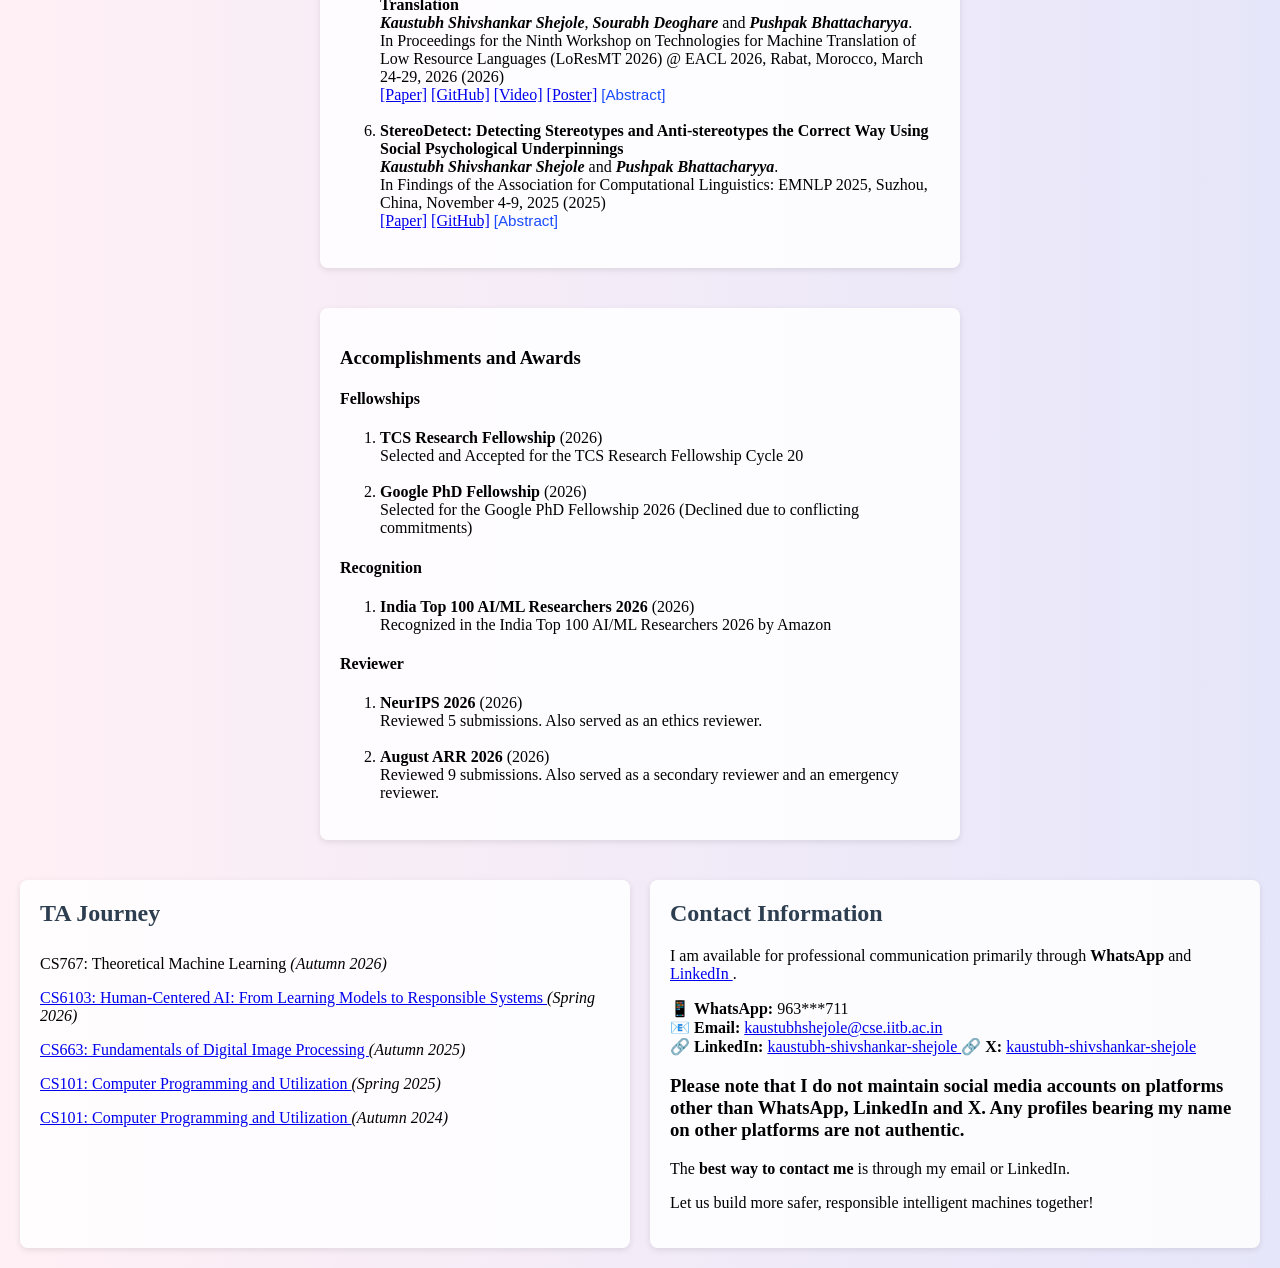
==== commit 899a52f8: "Added recognitions" ====
--- a/index.html
+++ b/index.html
@@ -108,7 +108,7 @@
                     <b>I am a TCS Research Scholar i.e., a recipient of the prestigious <a href= "https://www.linkedin.com/posts/department-of-computer-science-and-engineering-at-iit-bombay_iitbombay-cseiitb-researchexcellence-activity-7514215591197519873-3229" target="_blank">[TCS Research Fellowship ]</a>. Also selected
                     for the prestigious Google PhD Fellowship 2026 (declined due to conflicting commitments).</b>
                 
-                    <!-- <a href="achievements.html" target="_blank">[Achievements]</a> -->
+                    <a href="recognitions.html" target="_blank">[Recognition Moments]</a>
                 </p>
 
                 <p>
@@ -125,53 +125,6 @@
 
 
 
-            </div>
-
-
-            <div class="container1">
-                <h2 style="color: #2c3e50;">TA Journey</h2>
-
-                <table class="borderless-table">
-                    <tr>
-                        <td>
-                            CS767: Theoretical Machine Learning
-                             <i>(Autumn 2026)</i>
-                        </td>
-                    </tr>
-
-                    <tr>
-                        <td>
-                            <a href="https://agarpit.github.io/courses/cs6103/2025/cs6103.html" target="_blank">
-                                CS6103: Human-Centered AI: From Learning Models to Responsible Systems
-                            </a> <i>(Spring 2026)</i>
-                        </td>
-                    </tr>
-
-                    <tr>
-                        <td>
-                            <a href="https://www.cse.iitb.ac.in/~ajitvr/CS663_Fall2024/" target="_blank">
-                                CS663: Fundamentals of Digital Image Processing
-                            </a> <i>(Autumn 2025)</i>
-                        </td>
-                    </tr>
-
-                    <tr>
-                        <td>
-                            <a href="https://www.cse.iitb.ac.in/~cs101/" target="_blank">
-                                CS101: Computer Programming and Utilization
-                            </a> <i>(Spring 2025)</i>
-                        </td>
-                    </tr>
-
-                    <tr>
-                        <td>
-                            <a href="https://www.cse.iitb.ac.in/~cs101/" target="_blank">
-                                CS101: Computer Programming and Utilization
-                            </a> <i>(Autumn 2024)</i>
-                        </td>
-                    </tr>
-
-                </table>
             </div>
         </div>
 
@@ -202,6 +155,51 @@
         
 
         <div class="outer_contain">
+            <div class="container1">
+                <h2 style="color: #2c3e50;">TA Journey</h2>
+
+                <table class="borderless-table">
+                    <tr>
+                        <td>
+                            CS767: Theoretical Machine Learning
+                             <i>(Autumn 2026)</i>
+                        </td>
+                    </tr>
+
+                    <tr>
+                        <td>
+                            <a href="https://agarpit.github.io/courses/cs6103/2025/cs6103.html" target="_blank">
+                                CS6103: Human-Centered AI: From Learning Models to Responsible Systems
+                            </a> <i>(Spring 2026)</i>
+                        </td>
+                    </tr>
+
+                    <tr>
+                        <td>
+                            <a href="https://www.cse.iitb.ac.in/~ajitvr/CS663_Fall2024/" target="_blank">
+                                CS663: Fundamentals of Digital Image Processing
+                            </a> <i>(Autumn 2025)</i>
+                        </td>
+                    </tr>
+
+                    <tr>
+                        <td>
+                            <a href="https://www.cse.iitb.ac.in/~cs101/" target="_blank">
+                                CS101: Computer Programming and Utilization
+                            </a> <i>(Spring 2025)</i>
+                        </td>
+                    </tr>
+
+                    <tr>
+                        <td>
+                            <a href="https://www.cse.iitb.ac.in/~cs101/" target="_blank">
+                                CS101: Computer Programming and Utilization
+                            </a> <i>(Autumn 2024)</i>
+                        </td>
+                    </tr>
+
+                </table>
+            </div>
             <div class="container1">
 
                     <h2 style="color: #2c3e50;">Contact Information</h2>
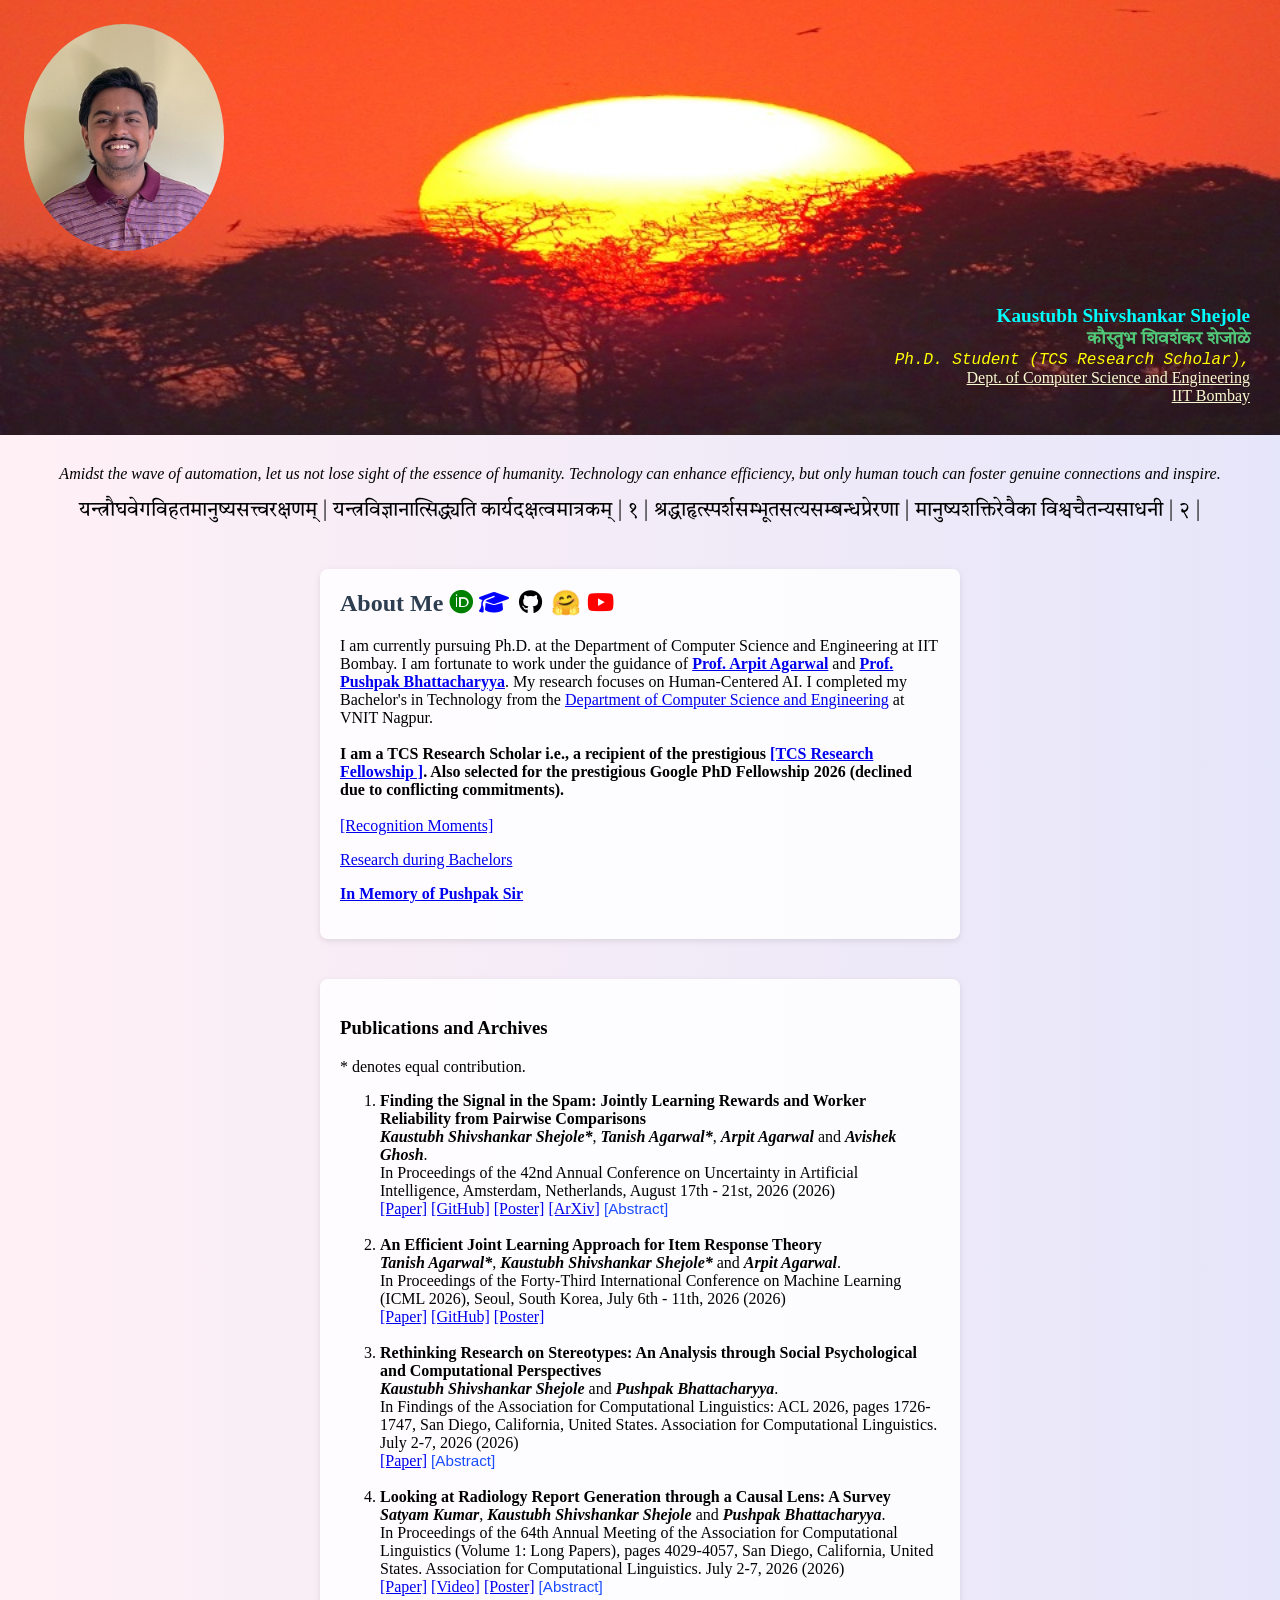
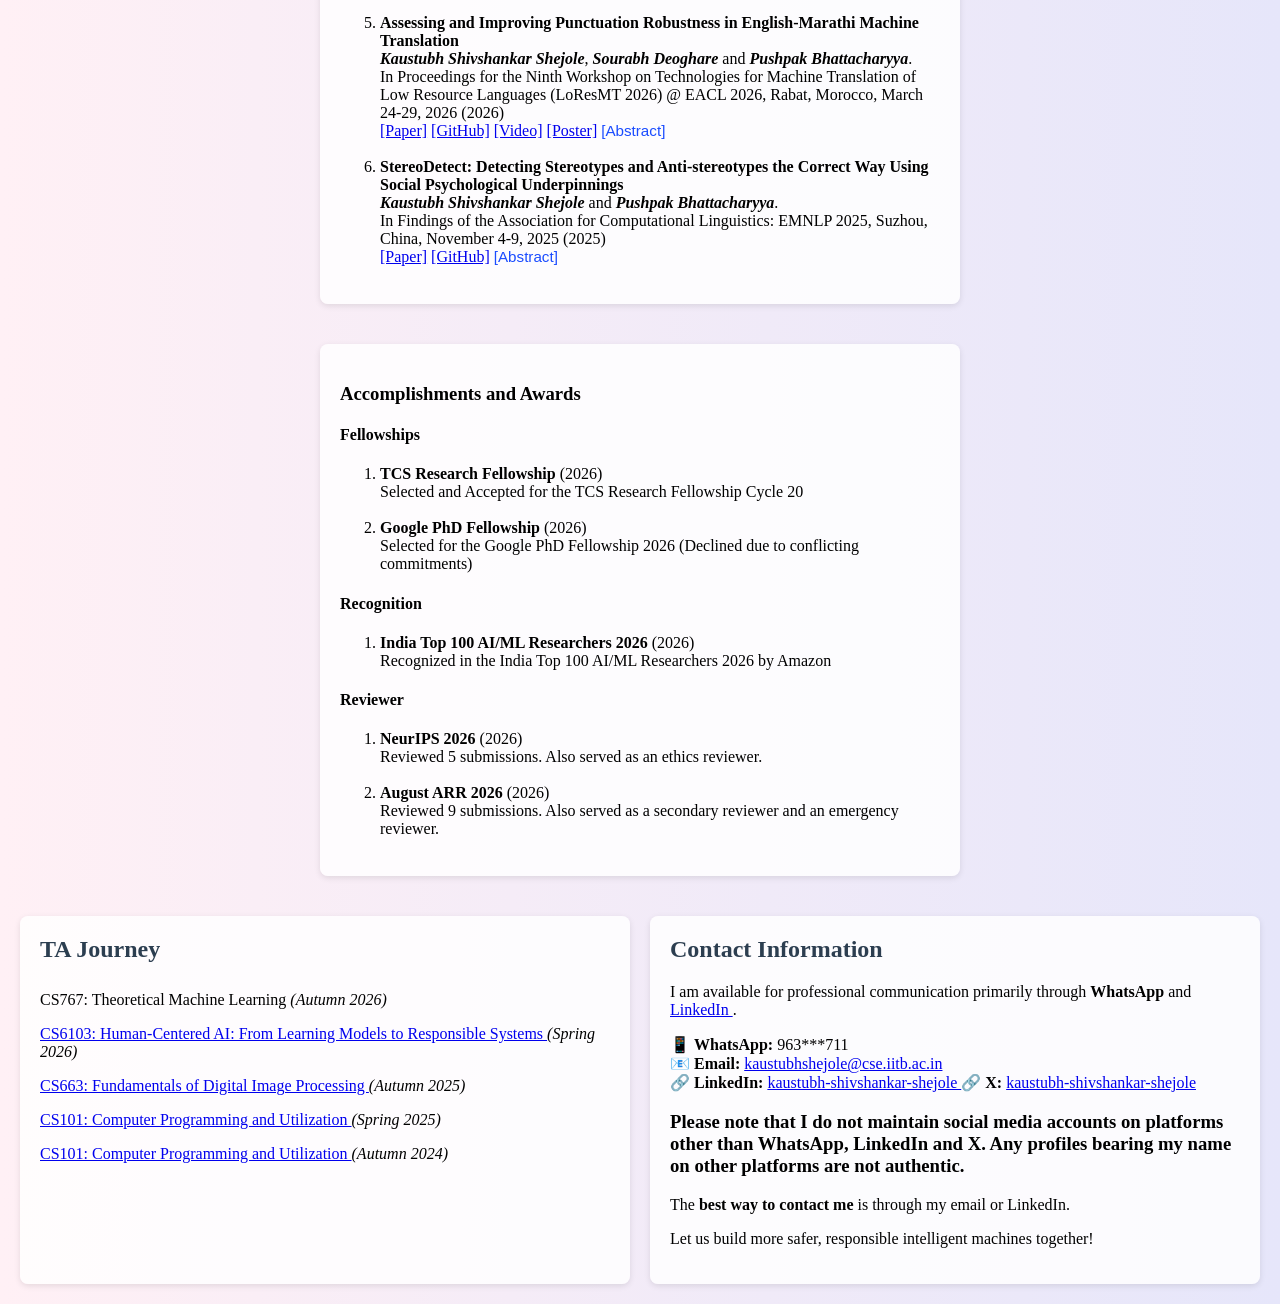
==== commit 89b3f778: "Added recognitions" ====
--- a/index.html
+++ b/index.html
@@ -108,6 +108,9 @@
                     <b>I am a TCS Research Scholar i.e., a recipient of the prestigious <a href= "https://www.linkedin.com/posts/department-of-computer-science-and-engineering-at-iit-bombay_iitbombay-cseiitb-researchexcellence-activity-7514215591197519873-3229" target="_blank">[TCS Research Fellowship ]</a>. Also selected
                     for the prestigious Google PhD Fellowship 2026 (declined due to conflicting commitments).</b>
                 
+                    <br>
+                    <br>
+
                     <a href="recognitions.html" target="_blank">[Recognition Moments]</a>
                 </p>
 
